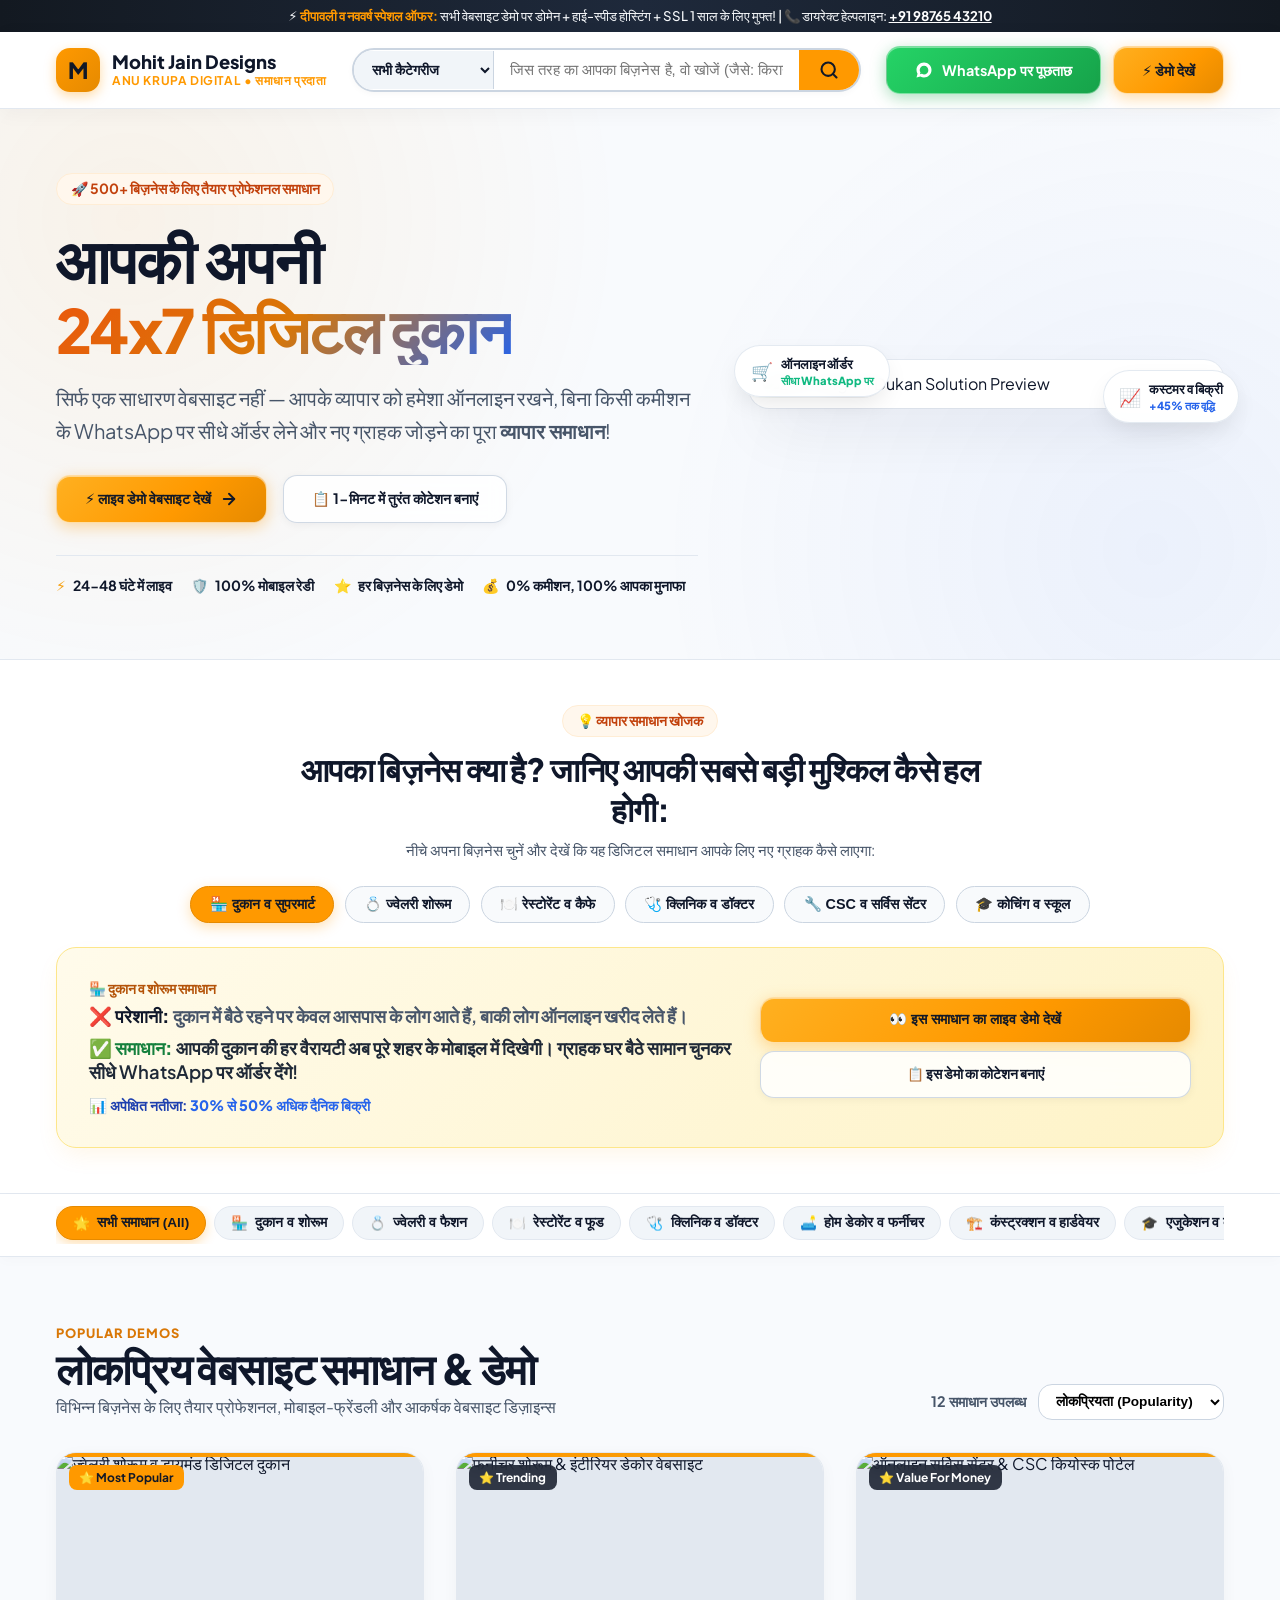
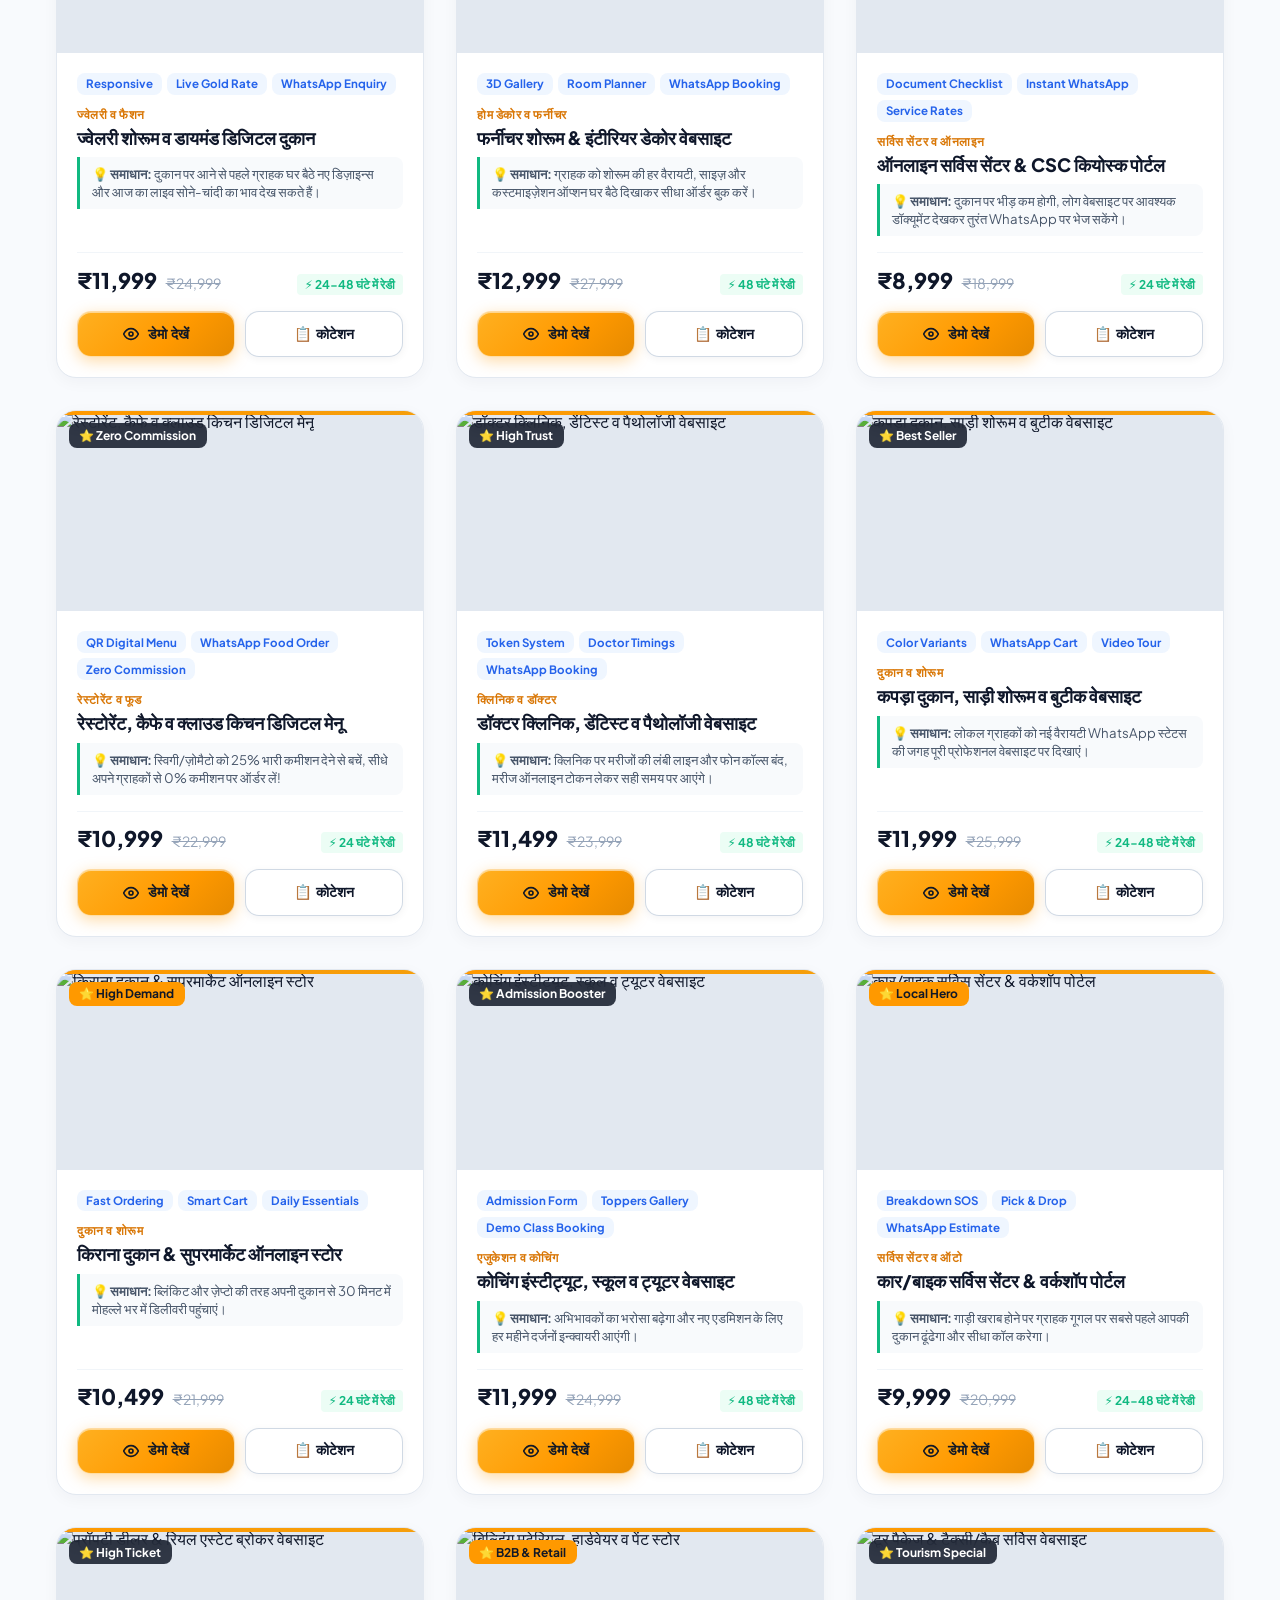
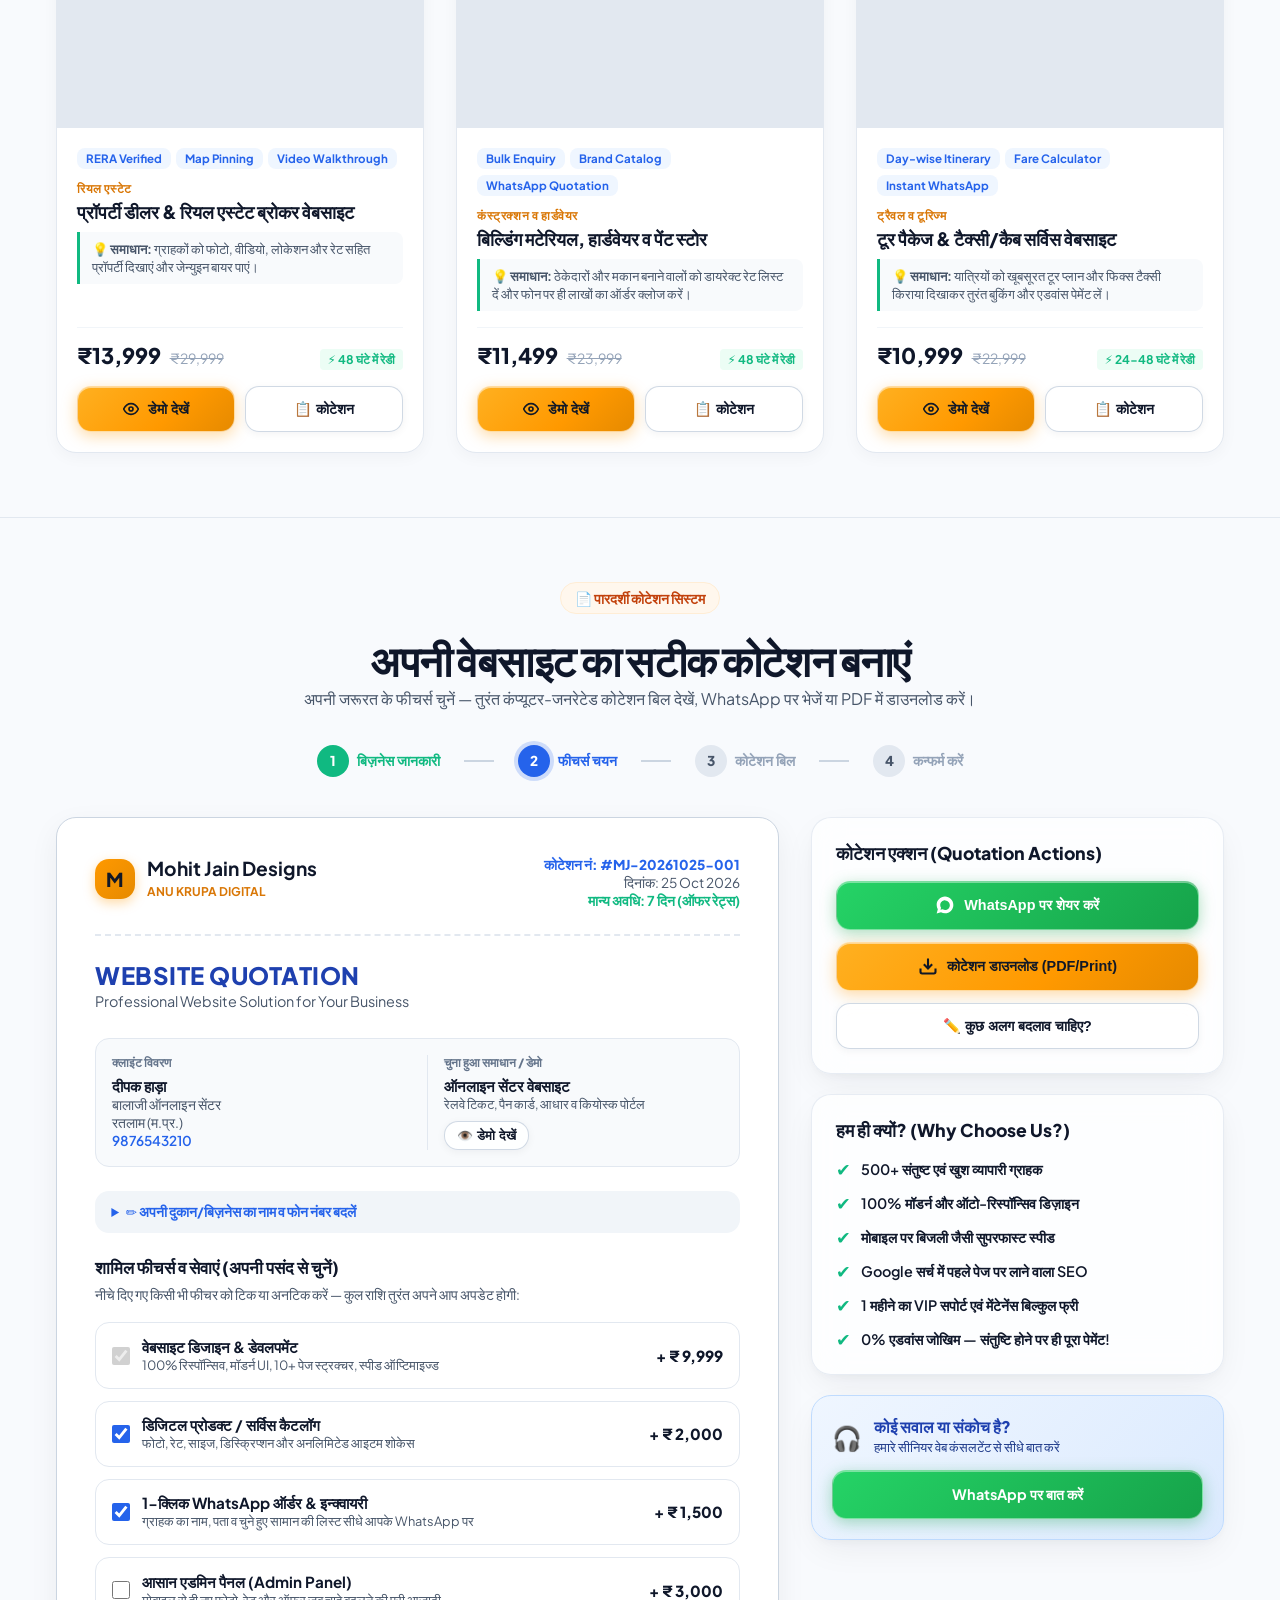
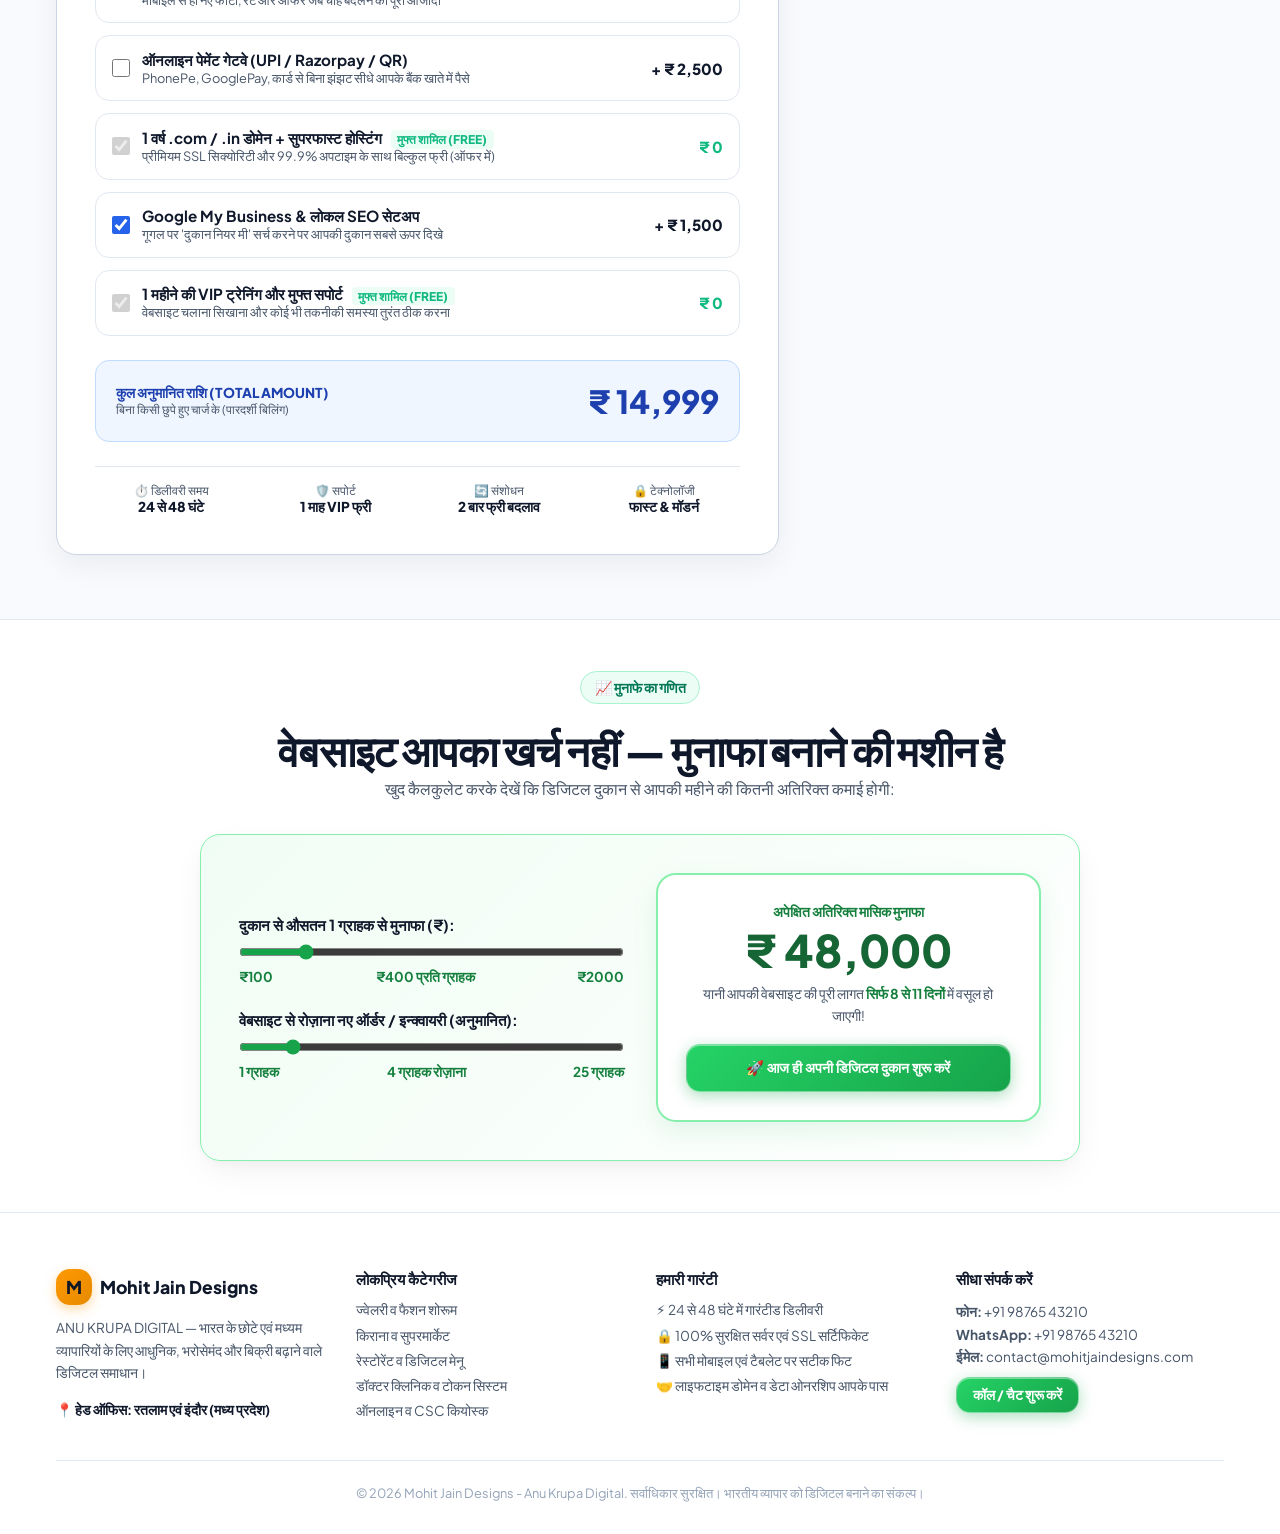
==== index.html @ 141d1a97 "Auto update: 2026-10-25 14:01:02" ====
<!DOCTYPE html>
<html lang="hi">
<head>
  <meta charset="UTF-8">
  <meta name="viewport" content="width=device-width, initial-scale=1.0">
  <title>आपकी अपनी 24x7 डिजिटल दुकान | Mohit Jain Designs - Anu Krupa Digital</title>
  <meta name="description" content="500+ भारतीय व्यापारियों के लिए तैयार प्रोफेशनल वेबसाइट समाधान। सिर्फ 24-48 घंटे में लाइव। 100% मोबाइल रेडी, WhatsApp ऑर्डर एवं Google SEO के साथ।">

  <!-- Google Fonts for Elite High-Contrast Typography -->
  <link rel="preconnect" href="https://fonts.googleapis.com">
  <link rel="preconnect" href="https://fonts.gstatic.com" crossorigin>
  <link href="https://fonts.googleapis.com/css2?family=Plus+Jakarta+Sans:wght@400;500;600;700;800;900&display=swap" rel="stylesheet">

  <!-- Favicon to avoid 404 -->
  <link rel="icon" href="data:image/svg+xml,<svg xmlns='http://www.w3.org/2000/svg' viewBox='0 0 100 100'><rect width='100' height='100' rx='25' fill='%23FF9900'/><text x='50%' y='68%' font-size='56' font-weight='900' fill='%23111827' text-anchor='middle'>M</text></svg>">

  <!-- Custom Stylesheet -->
  <link rel="stylesheet" href="css/style.css">
</head>
<body>
  <div class="top-notice-bar">
    ⚡ <span class="highlight">दीपावली व नववर्ष स्पेशल ऑफर:</span> सभी वेबसाइट डेमो पर डोमेन + हाई-स्पीड होस्टिंग + SSL 1 साल के लिए मुफ्त! | 📞 डायरेक्ट हेल्पलाइन: <a href="tel:+919876543210" style="color:#FFF; text-decoration:underline; font-weight:700;">+91 98765 43210</a>
  </div>

  <!-- 2. Site Header & Amazon Smart Search -->
  <header class="site-header">
    <div class="container main-nav">
      
      <!-- Brand Logo -->
      <a href="#" class="brand-logo" title="Mohit Jain Designs - Anu Krupa Digital">
        <div class="logo-badge">M</div>
        <div class="brand-name-group">
          <span class="brand-title">Mohit Jain Designs</span>
          <span class="brand-sub">ANU KRUPA DIGITAL • समाधान प्रदाता</span>
        </div>
      </a>

      <!-- Amazon-Style Smart Search Bar -->
      <div class="search-container">
        <form class="search-wrapper" id="searchForm" onsubmit="event.preventDefault(); handleSearch();">
          <select class="search-category-select" id="searchCategorySelect" onchange="handleCategoryFilter(this.value);">
            <option value="all">सभी कैटेगरीज</option>
            <option value="retail">दुकान व शोरूम</option>
            <option value="jewelry">ज्वेलरी व फैशन</option>
            <option value="food">रेस्टोरेंट व फूड</option>
            <option value="clinic">क्लिनिक व डॉक्टर</option>
            <option value="furniture">होम डेकोर व फर्नीचर</option>
            <option value="construction">कंस्ट्रक्शन व हार्डवेयर</option>
            <option value="education">एजुकेशन व कोचिंग</option>
            <option value="services">सर्विस सेंटर व CSC</option>
            <option value="realestate">रियल एस्टेट</option>
            <option value="travel">ट्रैवल व टूरिज्म</option>
          </select>
          <input 
            type="text" 
            id="searchInput" 
            class="search-input" 
            placeholder="जिस तरह का आपका बिज़नेस है, वो खोजें (जैसे: किराना, कपड़ा, डॉक्टर)..." 
            oninput="handleSearch();"
          >
          <button type="submit" class="search-submit-btn" aria-label="सर्च करें">
            <svg width="20" height="20" viewBox="0 0 24 24" fill="none" stroke="currentColor" stroke-width="2.5" stroke-linecap="round" stroke-linejoin="round">
              <circle cx="11" cy="11" r="8"></circle>
              <line x1="21" y1="21" x2="16.65" y2="16.65"></line>
            </svg>
          </button>
        </form>
      </div>

      <!-- Action CTAs -->
      <div class="nav-actions">
        <a href="#quotationSection" class="btn-glass btn-glass-outline" style="display:none;" id="navQuoteBtn">
          📋 कोटेशन बनाएं
        </a>
        <a href="https://wa.me/919876543210?text=नमस्ते%20मोहित%20जी,%20मुझे%20अपने%20बिज़नेस%20के%20लिए%20वेबसाइट%20समाधान%20चाहिए।" target="_blank" rel="noopener" class="btn-glass btn-glass-green">
          <svg width="18" height="18" viewBox="0 0 24 24" fill="currentColor">
            <path d="M12.031 6.172c-3.181 0-5.767 2.586-5.768 5.766-.001 1.298.38 2.27 1.019 3.287l-.711 2.598 2.669-.699c.969.584 1.942.88 2.791.88 3.182 0 5.768-2.587 5.768-5.766.001-3.18-2.585-5.766-5.768-5.766zm9.969 5.766c0 5.514-4.486 10-10 10-1.748 0-3.385-.45-4.821-1.242l-5.179 1.354 1.378-5.039c-.878-1.488-1.378-3.226-1.378-5.073 0-5.514 4.486-10 10-10s10 4.486 10 10z"/>
          </svg>
          WhatsApp पर पूछताछ
        </a>
        <a href="#catalogSection" class="btn-glass btn-glass-amber">
          ⚡ डेमो देखें
        </a>
      </div>

    </div>
  </header>

  <!-- 3. Hero Section (Replicating Image 1 with Glass & Solution Framing) -->
  <section class="hero-section">
    <div class="container hero-grid">
      
      <!-- Left Column: Value Proposition -->
      <div class="hero-content-col">
        <div class="hero-pill-badge">
          <span>🚀 500+ बिज़नेस के लिए तैयार प्रोफेशनल समाधान</span>
        </div>
        
        <h1 class="hero-title">
          आपकी अपनी <span class="hero-highlight">24x7 डिजिटल दुकान</span>
        </h1>
        
        <p class="hero-subtext">
          सिर्फ एक साधारण वेबसाइट नहीं — आपके व्यापार को हमेशा ऑनलाइन रखने, बिना किसी कमीशन के WhatsApp पर सीधे ऑर्डर लेने और नए ग्राहक जोड़ने का पूरा <strong>व्यापार समाधान</strong>!
        </p>

        <!-- CTA Buttons with Light Wave Animation -->
        <div class="hero-cta-group">
          <a href="#catalogSection" class="btn-glass btn-glass-amber">
            <span>⚡ लाइव डेमो वेबसाइट देखें</span>
            <svg width="18" height="18" viewBox="0 0 24 24" fill="none" stroke="currentColor" stroke-width="2.5" stroke-linecap="round" stroke-linejoin="round">
              <line x1="5" y1="12" x2="19" y2="12"></line>
              <polyline points="12 5 19 12 12 19"></polyline>
            </svg>
          </a>
          
          <a href="#quotationSection" class="btn-glass btn-glass-outline">
            <span>📋 1-मिनट में तुरंत कोटेशन बनाएं</span>
          </a>
        </div>

        <!-- Trust Features Bar -->
        <div class="trust-bar">
          <div class="trust-item">
            <span style="color:#F59E0B;">⚡</span>
            <span>24-48 घंटे में लाइव</span>
          </div>
          <div class="trust-item">
            <span style="color:#10B981;">🛡️</span>
            <span>100% मोबाइल रेडी</span>
          </div>
          <div class="trust-item">
            <span style="color:#2563EB;">⭐</span>
            <span>हर बिज़नेस के लिए डेमो</span>
          </div>
          <div class="trust-item">
            <span style="color:#7C3AED;">💰</span>
            <span>0% कमीशन, 100% आपका मुनाफा</span>
          </div>
        </div>

      </div>

      <!-- Right Column: Visual 3D Showcase (Laptop & Mobile) -->
      <div class="hero-visual-col">
        <div class="hero-visual-card">
          <div class="hero-device-wrapper">
            <img 
              src="https://images.unsplash.com/photo-1542838132-92c53300491e?auto=format&fit=crop&w=1000&q=80" 
              alt="24x7 Digital Dukan Solution Preview" 
              class="device-screen-img"
            >
          </div>

          <!-- Floating Badges -->
          <div class="floating-badge badge-top-left">
            <span style="font-size: 1.1rem;">🛒</span>
            <div>
              <div style="color:var(--text-dark);">ऑनलाइन ऑर्डर</div>
              <div style="font-size:0.7rem; color:#10B981; font-weight:800;">सीधा WhatsApp पर</div>
            </div>
          </div>

          <div class="floating-badge badge-bottom-right">
            <span style="font-size: 1.1rem;">📈</span>
            <div>
              <div style="color:var(--text-dark);">कस्टमर व बिक्री</div>
              <div style="font-size:0.7rem; color:#2563EB; font-weight:800;">+45% तक वृद्धि</div>
            </div>
          </div>

        </div>
      </div>

    </div>
  </section>

  <!-- 4. Interactive Problem-to-Solution Matcher (Solution Provider Core) -->
  <section class="solution-matcher-section">
    <div class="container">
      <div class="matcher-header">
        <span class="hero-pill-badge" style="margin-bottom:0.75rem;">💡 व्यापार समाधान खोजक</span>
        <h2 style="font-size:clamp(1.5rem, 2.5vw, 2.2rem); margin-bottom:0.5rem;">
          आपका बिज़नेस क्या है? जानिए आपकी सबसे बड़ी मुश्किल कैसे हल होगी:
        </h2>
        <p style="font-size:0.95rem;">नीचे अपना बिज़नेस चुनें और देखें कि यह डिजिटल समाधान आपके लिए नए ग्राहक कैसे लाएगा:</p>
      </div>

      <!-- Tab Buttons for Matching -->
      <div class="matcher-tabs" id="matcherTabs">
        <button class="matcher-tab-btn active" onclick="switchMatcherTab('retail', this)">🏪 दुकान व सुपरमार्ट</button>
        <button class="matcher-tab-btn" onclick="switchMatcherTab('jewelry', this)">💍 ज्वेलरी शोरूम</button>
        <button class="matcher-tab-btn" onclick="switchMatcherTab('food', this)">🍽️ रेस्टोरेंट व कैफे</button>
        <button class="matcher-tab-btn" onclick="switchMatcherTab('clinic', this)">🩺 क्लिनिक व डॉक्टर</button>
        <button class="matcher-tab-btn" onclick="switchMatcherTab('services', this)">🔧 CSC व सर्विस सेंटर</button>
        <button class="matcher-tab-btn" onclick="switchMatcherTab('education', this)">🎓 कोचिंग व स्कूल</button>
      </div>

      <!-- Matcher Dynamic Output Box -->
      <div class="matcher-result-box" id="matcherResultBox">
        <div>
          <div style="font-size:0.85rem; font-weight:800; color:#B45309; text-transform:uppercase; margin-bottom:0.4rem;" id="matchBadge">
            🏪 दुकान व शोरूम समाधान
          </div>
          <div style="font-size:1.15rem; font-weight:800; color:var(--text-dark); margin-bottom:0.5rem;">
            ❌ परेशानी: <span id="matchPain" style="font-weight:600; color:#475569;">दुकान में बैठे रहने पर केवल आसपास के लोग आते हैं, बाकी लोग ऑनलाइन खरीद लेते हैं।</span>
          </div>
          <div style="font-size:1.15rem; font-weight:800; color:#15803D; margin-bottom:0.75rem;">
            ✅ समाधान: <span id="matchSolution" style="font-weight:600; color:#1F2937;">आपकी दुकान की हर वैरायटी अब पूरे शहर के मोबाइल में दिखेगी। ग्राहक घर बैठे सामान चुनकर सीधे WhatsApp पर ऑर्डर देंगे!</span>
          </div>
          <div style="font-size:0.9rem; font-weight:700; color:#1E40AF;">
            📊 अपेक्षित नतीजा: <span id="matchSales" style="font-weight:800; color:#2563EB;">30% से 50% अधिक दैनिक बिक्री</span>
          </div>
        </div>

        <div style="text-align:center;">
          <button class="btn-glass btn-glass-amber" id="matchDemoBtn" onclick="openDemoById('grocery-07')" style="width:100%; margin-bottom:0.5rem;">
            👀 इस समाधान का लाइव डेमो देखें
          </button>
          <a href="#quotationSection" class="btn-glass btn-glass-outline" style="width:100%; font-size:0.85rem;" onclick="selectDemoInQuote('grocery-07')">
            📋 इस डेमो का कोटेशन बनाएं
          </a>
        </div>
      </div>

    </div>
  </section>

  <!-- 5. Amazon-Style Category Pills Navigation (Image 1 replica) -->
  <nav class="categories-nav-section" id="categoriesNav">
    <div class="container">
      <div class="category-pills-scroll" id="categoryPillsList">
        <button class="cat-pill active" onclick="filterByPill('all', this)">
          <span>🌟</span> सभी समाधान (All)
        </button>
        <button class="cat-pill" onclick="filterByPill('retail', this)">
          <span>🏪</span> दुकान व शोरूम
        </button>
        <button class="cat-pill" onclick="filterByPill('jewelry', this)">
          <span>💍</span> ज्वेलरी व फैशन
        </button>
        <button class="cat-pill" onclick="filterByPill('food', this)">
          <span>🍽️</span> रेस्टोरेंट व फूड
        </button>
        <button class="cat-pill" onclick="filterByPill('clinic', this)">
          <span>🩺</span> क्लिनिक व डॉक्टर
        </button>
        <button class="cat-pill" onclick="filterByPill('furniture', this)">
          <span>🛋️</span> होम डेकोर व फर्नीचर
        </button>
        <button class="cat-pill" onclick="filterByPill('construction', this)">
          <span>🏗️</span> कंस्ट्रक्शन व हार्डवेयर
        </button>
        <button class="cat-pill" onclick="filterByPill('education', this)">
          <span>🎓</span> एजुकेशन व कोचिंग
        </button>
        <button class="cat-pill" onclick="filterByPill('services', this)">
          <span>🔧</span> सर्विस सेंटर व CSC
        </button>
        <button class="cat-pill" onclick="filterByPill('realestate', this)">
          <span>🏢</span> रियल एस्टेट
        </button>
        <button class="cat-pill" onclick="filterByPill('travel', this)">
          <span>✈️</span> ट्रैवल व टिकट
        </button>
      </div>
    </div>
  </nav>

  <!-- 6. Demo Solutions Catalog Grid (Amazon Style Cards with Shimmering Light Waves) -->
  <section class="catalog-section" id="catalogSection">
    <div class="container">
      
      <!-- Catalog Section Header with Live Counts -->
      <div class="catalog-header-flex">
        <div>
          <span style="font-size:0.8rem; font-weight:800; color:#D97706; text-transform:uppercase; letter-spacing:0.08em;">POPULAR DEMOS</span>
          <h2 class="section-title">लोकप्रिय वेबसाइट समाधान & डेमो</h2>
          <p>विभिन्न बिज़नेस के लिए तैयार प्रोफेशनल, मोबाइल-फ्रेंडली और आकर्षक वेबसाइट डिज़ाइन्स</p>
        </div>

        <div style="display:flex; align-items:center; gap:0.75rem;">
          <span style="font-size:0.9rem; font-weight:700; color:var(--text-muted);" id="resultsCountBadge">
            12 समाधान उपलब्ध
          </span>
          <select id="sortSelect" onchange="handleSort(this.value);" style="padding:0.55rem 0.85rem; border-radius:var(--radius-md); border:1px solid #CBD5E1; background:#FFF; font-weight:600; font-size:0.85rem;">
            <option value="popular">लोकप्रियता (Popularity)</option>
            <option value="price-low">कीमत: कम से ज्यादा</option>
            <option value="price-high">कीमत: ज्यादा से कम</option>
            <option value="rating">उच्चतम रेटिंग</option>
          </select>
        </div>
      </div>

      <!-- Dynamic Cards Grid -->
      <div class="grid-auto-fit" id="solutionsGrid">
        <!-- Injected via JavaScript from SOLUTIONS_DATA -->
      </div>

    </div>
  </section>

  <!-- 7. Interactive Step-by-Step Quotation & Scope Builder (Image 2 Replica) -->
  <section class="quotation-builder-section" id="quotationSection">
    <div class="container">
      
      <!-- Header -->
      <div style="text-align:center; max-width:750px; margin-inline:auto; margin-bottom:2rem;">
        <span class="hero-pill-badge">📄 पारदर्शी कोटेशन सिस्टम</span>
        <h2 class="section-title">अपनी वेबसाइट का सटीक कोटेशन बनाएं</h2>
        <p>अपनी जरूरत के फीचर्स चुनें — तुरंत कंप्यूटर-जनरेटेड कोटेशन बिल देखें, WhatsApp पर भेजें या PDF में डाउनलोड करें।</p>
      </div>

      <!-- Stepper Indicator -->
      <div class="quote-stepper-bar">
        <div class="step-item completed" id="stepIndicator1">
          <span class="step-circle">1</span>
          <span>बिज़नेस जानकारी</span>
        </div>
        <div style="width:30px; height:2px; background:#CBD5E1;"></div>
        <div class="step-item active" id="stepIndicator2">
          <span class="step-circle">2</span>
          <span>फीचर्स चयन</span>
        </div>
        <div style="width:30px; height:2px; background:#CBD5E1;"></div>
        <div class="step-item" id="stepIndicator3">
          <span class="step-circle">3</span>
          <span>कोटेशन बिल</span>
        </div>
        <div style="width:30px; height:2px; background:#CBD5E1;"></div>
        <div class="step-item" id="stepIndicator4">
          <span class="step-circle">4</span>
          <span>कन्फर्म करें</span>
        </div>
      </div>

      <!-- 2-Column Quotation Layout -->
      <div class="quotation-layout-grid">
        
        <!-- Left Column: The Interactive Quotation Document (Image 2 Replica) -->
        <div class="quote-paper-card" id="printableQuoteCard">
          
          <!-- Document Header -->
          <div class="quote-paper-header">
            <div style="display:flex; align-items:center; gap:0.75rem;">
              <div class="logo-badge" style="width:40px; height:40px; font-size:1.2rem;">M</div>
              <div>
                <h3 style="font-size:1.2rem; color:var(--text-dark);">Mohit Jain Designs</h3>
                <p style="font-size:0.75rem; color:#D97706; font-weight:700;">ANU KRUPA DIGITAL</p>
              </div>
            </div>

            <div class="quote-meta-box">
              <div style="font-weight:800; color:#2563EB;" id="quoteNumber">कोटेशन नं: #MJ-20261025-001</div>
              <div id="quoteDate">दिनांक: 25 Oct 2026</div>
              <div style="color:#10B981; font-weight:700;">मान्य अवधि: 7 दिन (ऑफर रेट्स)</div>
            </div>
          </div>

          <div style="margin-bottom:1.5rem;">
            <h2 style="font-size:1.5rem; font-weight:900; color:#1E40AF; text-transform:uppercase; letter-spacing:0.02em;">
              WEBSITE QUOTATION
            </h2>
            <p style="font-size:0.9rem;">Professional Website Solution for Your Business</p>
          </div>

          <!-- Client & Demo Summary Row -->
          <div class="client-demo-row">
            <div>
              <div style="font-size:0.75rem; font-weight:800; color:#64748B; text-transform:uppercase; margin-bottom:0.4rem;">क्लाइंट विवरण</div>
              <div style="font-size:0.95rem; font-weight:700; color:var(--text-dark);" id="displayClientName">दीपक हाड़ा</div>
              <div style="font-size:0.85rem; color:var(--text-muted);" id="displayBusinessName">बालाजी ऑनलाइन & ई-मित्र सेंटर</div>
              <div style="font-size:0.85rem; color:var(--text-muted);" id="displayLocation">रतलाम (मध्य प्रदेश)</div>
              <div style="font-size:0.85rem; color:#2563EB; font-weight:600;" id="displayPhone">+91 98765 43210</div>
            </div>

            <div style="border-left:1px solid #E2E8F0; padding-left:1rem;" id="selectedDemoPreviewCol">
              <div style="font-size:0.75rem; font-weight:800; color:#64748B; text-transform:uppercase; margin-bottom:0.4rem;">चुना हुआ समाधान / डेमो</div>
              <div style="font-size:0.95rem; font-weight:700; color:var(--text-dark);" id="displayDemoTitle">ऑनलाइन सेंटर वेबसाइट</div>
              <div style="font-size:0.8rem; color:var(--text-muted); margin-bottom:0.5rem;" id="displayDemoDesc">रेलवे टिकट, पैन कार्ड, आधार व कियोस्क पोर्टल</div>
              <button class="btn-glass btn-glass-outline" style="padding:0.35rem 0.75rem; font-size:0.8rem;" onclick="openSelectedDemoModal();">
                👁️ डेमो देखें
              </button>
            </div>
          </div>

          <!-- Quick Edit Input Toggles for Client Info -->
          <details style="margin-bottom:1.5rem; background:#F1F5F9; padding:0.75rem 1rem; border-radius:var(--radius-md);">
            <summary style="font-size:0.85rem; font-weight:700; color:#2563EB; cursor:pointer;">
              ✏️ अपनी दुकान/बिज़नेस का नाम व फोन नंबर बदलें
            </summary>
            <div style="display:grid; grid-template-columns:repeat(auto-fit, minmax(200px, 1fr)); gap:0.75rem; margin-top:0.75rem;">
              <input type="text" id="inputClientName" placeholder="आपका शुभ नाम" value="दीपक हाड़ा" oninput="updateClientDetails();" style="padding:0.5rem; border:1px solid #CBD5E1; border-radius:var(--radius-sm); font-size:0.85rem;">
              <input type="text" id="inputBusinessName" placeholder="दुकान / कंपनी का नाम" value="बालाजी ऑनलाइन सेंटर" oninput="updateClientDetails();" style="padding:0.5rem; border:1px solid #CBD5E1; border-radius:var(--radius-sm); font-size:0.85rem;">
              <input type="text" id="inputCity" placeholder="शहर / राज्य" value="रतलाम (म.प्र.)" oninput="updateClientDetails();" style="padding:0.5rem; border:1px solid #CBD5E1; border-radius:var(--radius-sm); font-size:0.85rem;">
              <input type="tel" id="inputPhone" placeholder="WhatsApp नंबर" value="9876543210" oninput="updateClientDetails();" style="padding:0.5rem; border:1px solid #CBD5E1; border-radius:var(--radius-sm); font-size:0.85rem;">
            </div>
          </details>

          <!-- Feature Item List with Checkboxes -->
          <div style="margin-bottom:0.75rem;">
            <h4 style="font-size:1.05rem; font-weight:800; color:var(--text-dark); margin-bottom:0.35rem;">शामिल फीचर्स व सेवाएं (अपनी पसंद से चुनें)</h4>
            <p style="font-size:0.85rem; color:var(--text-muted); margin-bottom:1rem;">नीचे दिए गए किसी भी फीचर को टिक या अनटिक करें — कुल राशि तुरंत अपने आप अपडेट होगी:</p>
          </div>

          <div class="features-config-list" id="featuresConfigList">
            <!-- Injected via JavaScript from QUOTATION_FEATURES -->
          </div>

          <!-- Total Calculation Row -->
          <div class="quote-total-bar">
            <div>
              <div style="font-size:0.85rem; font-weight:800; color:#1E40AF; text-transform:uppercase;">कुल अनुमानित राशि (Total Amount)</div>
              <div style="font-size:0.75rem; color:#475569;">बिना किसी छुपे हुए चार्ज के (पारदर्शी बिलिंग)</div>
            </div>
            <div class="quote-total-amount" id="totalAmountText">₹ 14,999</div>
          </div>

          <!-- Bottom Micro Guarantees -->
          <div style="display:grid; grid-template-columns:repeat(auto-fit, minmax(130px, 1fr)); gap:0.75rem; padding-top:1rem; border-top:1px solid #E2E8F0; text-align:center;">
            <div>
              <div style="font-size:0.75rem; color:var(--text-muted);">⏱️ डिलीवरी समय</div>
              <div style="font-size:0.85rem; font-weight:800; color:var(--text-dark);">24 से 48 घंटे</div>
            </div>
            <div>
              <div style="font-size:0.75rem; color:var(--text-muted);">🛡️ सपोर्ट</div>
              <div style="font-size:0.85rem; font-weight:800; color:var(--text-dark);">1 माह VIP फ्री</div>
            </div>
            <div>
              <div style="font-size:0.75rem; color:var(--text-muted);">🔄 संशोधन</div>
              <div style="font-size:0.85rem; font-weight:800; color:var(--text-dark);">2 बार फ्री बदलाव</div>
            </div>
            <div>
              <div style="font-size:0.75rem; color:var(--text-muted);">🔒 टेक्नोलॉजी</div>
              <div style="font-size:0.85rem; font-weight:800; color:var(--text-dark);">फास्ट & मॉडर्न</div>
            </div>
          </div>

        </div>

        <!-- Right Column: Quotation Actions & Trust (Image 2 Replica) -->
        <div class="quote-action-panel">
          
          <!-- Actions Box -->
          <div class="glass-panel" style="padding:1.5rem;">
            <h4 style="font-size:1.1rem; font-weight:800; margin-bottom:1rem; color:var(--text-dark);">
              कोटेशन एक्शन (Quotation Actions)
            </h4>

            <div style="display:flex; flex-direction:column; gap:0.75rem;">
              <button class="btn-glass btn-glass-green" onclick="shareQuotationOnWhatsApp();" style="width:100%;">
                <svg width="20" height="20" viewBox="0 0 24 24" fill="currentColor">
                  <path d="M12.031 6.172c-3.181 0-5.767 2.586-5.768 5.766-.001 1.298.38 2.27 1.019 3.287l-.711 2.598 2.669-.699c.969.584 1.942.88 2.791.88 3.182 0 5.768-2.587 5.768-5.766.001-3.18-2.585-5.766-5.768-5.766zm9.969 5.766c0 5.514-4.486 10-10 10-1.748 0-3.385-.45-4.821-1.242l-5.179 1.354 1.378-5.039c-.878-1.488-1.378-3.226-1.378-5.073 0-5.514 4.486-10 10-10s10 4.486 10 10z"/>
                </svg>
                WhatsApp पर शेयर करें
              </button>

              <button class="btn-glass btn-glass-amber" onclick="printQuotationPDF();" style="width:100%;">
                <svg width="20" height="20" viewBox="0 0 24 24" fill="none" stroke="currentColor" stroke-width="2.5">
                  <path d="M21 15v4a2 2 0 0 1-2 2H5a2 2 0 0 1-2-2v-4"></path>
                  <polyline points="7 10 12 15 17 10"></polyline>
                  <line x1="12" y1="15" x2="12" y2="3"></line>
                </svg>
                कोटेशन डाउनलोड (PDF/Print)
              </button>

              <button class="btn-glass btn-glass-outline" onclick="requestCustomChanges();" style="width:100%;">
                ✏️ कुछ अलग बदलाव चाहिए?
              </button>
            </div>
          </div>

          <!-- Why Choose Us Trust Box (Image 2 style) -->
          <div class="glass-panel" style="padding:1.5rem;">
            <h4 style="font-size:1.1rem; font-weight:800; margin-bottom:1rem; color:var(--text-dark);">
              हम ही क्यों? (Why Choose Us?)
            </h4>

            <ul class="trust-check-list">
              <li>
                <span style="color:#10B981; font-size:1.1rem;">✔</span>
                <span>500+ संतुष्ट एवं खुश व्यापारी ग्राहक</span>
              </li>
              <li>
                <span style="color:#10B981; font-size:1.1rem;">✔</span>
                <span>100% मॉडर्न और ऑटो-रिस्पॉन्सिव डिज़ाइन</span>
              </li>
              <li>
                <span style="color:#10B981; font-size:1.1rem;">✔</span>
                <span>मोबाइल पर बिजली जैसी सुपरफास्ट स्पीड</span>
              </li>
              <li>
                <span style="color:#10B981; font-size:1.1rem;">✔</span>
                <span>Google सर्च में पहले पेज पर लाने वाला SEO</span>
              </li>
              <li>
                <span style="color:#10B981; font-size:1.1rem;">✔</span>
                <span>1 महीने का VIP सपोर्ट एवं मेंटेनेंस बिल्कुल फ्री</span>
              </li>
              <li>
                <span style="color:#10B981; font-size:1.1rem;">✔</span>
                <span>0% एडवांस जोखिम — संतुष्टि होने पर ही पूरा पेमेंट!</span>
              </li>
            </ul>
          </div>

          <!-- Need Help Direct Chat Box -->
          <div class="glass-panel" style="padding:1.25rem; background:linear-gradient(135deg, #EFF6FF 0%, #DBEAFE 100%); border-color:#BFDBFE;">
            <div style="display:flex; align-items:center; gap:0.75rem; margin-bottom:0.75rem;">
              <span style="font-size:1.5rem;">🎧</span>
              <div>
                <h5 style="font-size:1rem; font-weight:800; color:#1E40AF;">कोई सवाल या संकोच है?</h5>
                <p style="font-size:0.8rem; color:#1E3A8A;">हमारे सीनियर वेब कंसलटेंट से सीधे बात करें</p>
              </div>
            </div>
            <a href="https://wa.me/919876543210?text=नमस्ते,%20मुझे%20कोटेशन%20के%20बारे%20में%20कुछ%20पूछना%20है।" target="_blank" class="btn-glass btn-glass-green" style="width:100%; font-size:0.9rem;">
              WhatsApp पर बात करें
            </a>
          </div>

        </div>

      </div>

    </div>
  </section>

  <!-- 8. Interactive ROI & Business Growth Calculator -->
  <section style="padding-block:clamp(2.5rem, 4vw, 4rem); background:#FFFFFF; border-top:1px solid #E2E8F0;">
    <div class="container" style="max-width:960px;">
      
      <div style="text-align:center; margin-bottom:2rem;">
        <span class="hero-pill-badge" style="background:#ECFDF5; border-color:#A7F3D0; color:#047857;">📈 मुनाफे का गणित</span>
        <h2 class="section-title">वेबसाइट आपका खर्च नहीं — मुनाफा बनाने की मशीन है</h2>
        <p>खुद कैलकुलेट करके देखें कि डिजिटल दुकान से आपकी महीने की कितनी अतिरिक्त कमाई होगी:</p>
      </div>

      <div class="glass-panel" style="padding:clamp(1.5rem, 3vw, 2.5rem); background:linear-gradient(135deg, #F0FDF4 0%, #FFFFFF 100%); border-color:#86EFAC;">
        <div style="display:grid; grid-template-columns:1fr 1fr; gap:2rem; align-items:center;">
          
          <div>
            <label style="display:block; font-size:0.95rem; font-weight:700; color:var(--text-dark); margin-bottom:0.5rem;">
              दुकान से औसतन 1 ग्राहक से मुनाफा (₹):
            </label>
            <input type="range" id="roiProfitPerCustomer" min="100" max="2000" step="50" value="400" oninput="calculateROI();" style="width:100%; accent-color:#16A34A; margin-bottom:0.5rem;">
            <div style="display:flex; justify-content:space-between; font-size:0.85rem; font-weight:700; color:#15803D; margin-bottom:1.5rem;">
              <span>₹100</span>
              <span id="roiProfitDisplay">₹400 प्रति ग्राहक</span>
              <span>₹2000</span>
            </div>

            <label style="display:block; font-size:0.95rem; font-weight:700; color:var(--text-dark); margin-bottom:0.5rem;">
              वेबसाइट से रोज़ाना नए ऑर्डर / इन्क्वायरी (अनुमानित):
            </label>
            <input type="range" id="roiDailyOrders" min="1" max="25" step="1" value="4" oninput="calculateROI();" style="width:100%; accent-color:#16A34A; margin-bottom:0.5rem;">
            <div style="display:flex; justify-content:space-between; font-size:0.85rem; font-weight:700; color:#15803D;">
              <span>1 ग्राहक</span>
              <span id="roiOrdersDisplay">4 ग्राहक रोज़ाना</span>
              <span>25 ग्राहक</span>
            </div>
          </div>

          <div style="background:#FFFFFF; border:2px solid #86EFAC; border-radius:var(--radius-lg); padding:1.75rem; text-align:center; box-shadow:0 10px 25px rgba(22, 163, 74, 0.1);">
            <div style="font-size:0.85rem; font-weight:800; color:#15803D; text-transform:uppercase; margin-bottom:0.25rem;">
              अपेक्षित अतिरिक्त मासिक मुनाफा
            </div>
            <div style="font-size:clamp(2rem, 3.5vw, 3rem); font-weight:900; color:#166534; line-height:1.1; margin-bottom:0.5rem;" id="roiTotalMonthlyGain">
              ₹ 48,000
            </div>
            <p style="font-size:0.85rem; color:#475569; margin-bottom:1rem;">
              यानी आपकी वेबसाइट की पूरी लागत <strong style="color:#15803D;" id="roiPaybackDays">सिर्फ 8 से 10 दिनों</strong> में वसूल हो जाएगी!
            </p>
            <a href="#quotationSection" class="btn-glass btn-glass-green" style="width:100%;">
              🚀 आज ही अपनी डिजिटल दुकान शुरू करें
            </a>
          </div>

        </div>
      </div>

    </div>
  </section>

  <!-- 9. Interactive Live Demo Simulator Modal (Desktop & Mobile Switcher) -->
  <div class="demo-modal-backdrop" id="demoModal">
    <div class="demo-modal-container">
      
      <!-- Modal Top Controls -->
      <div class="demo-modal-header">
        <div class="modal-title-wrap">
          <span style="font-size:1.05rem; font-weight:800;" id="modalDemoTitle">लाइव डेमो प्रीव्यू</span>
          <span class="tag-pill tag-accent" id="modalDemoTag">100% रिस्पॉन्सिव</span>
        </div>

        <div class="modal-ctrls-wrap">
          <!-- Device Toggle (Desktop / Mobile) -->
          <div class="device-switcher-group">
            <button class="device-btn active" id="btnDeviceDesktop" onclick="setDemoDevice('desktop');">
              💻 लैपटॉप
            </button>
            <button class="device-btn" id="btnDeviceMobile" onclick="setDemoDevice('mobile');">
              📱 मोबाइल
            </button>
          </div>

          <!-- Close Modal Button -->
          <button onclick="closeDemoModal();" class="modal-close-x-btn" title="बंद करें">
            ✕
          </button>
        </div>
      </div>

      <!-- Preview Frame -->
      <div class="demo-preview-frame">
        <div class="simulated-screen" id="simulatedScreen">
          <!-- Dynamic Simulated Webpage Rendered inside -->
          <div id="simulatedInnerContent" style="padding:1.5rem;">
            <!-- Injected via JavaScript based on selected demo -->
          </div>
        </div>
      </div>

      <!-- Modal Bottom Actions -->
      <div class="demo-modal-footer">
        <span style="font-size:0.85rem; color:var(--text-muted);">
          पसंद आया? इसे अपनी दुकान के नाम व फोटो के साथ 24 घंटे में बनवाएं!
        </span>
        <button class="btn-glass btn-glass-amber" id="modalSelectDemoBtn" onclick="applyDemoToQuoteFromModal();">
          📋 यह वेबसाइट मुझे चाहिए (कोटेशन बनाएं)
        </button>
      </div>

    </div>
  </div>

  <!-- 10. Sticky Mobile Bottom Conversion Bar -->
  <div class="mobile-sticky-bar">
    <a href="tel:+919876543210" class="btn-glass btn-glass-outline" style="flex:1; padding:0.6rem 0.5rem; font-size:0.85rem;">
      📞 तुरंत कॉल
    </a>
    <a href="#quotationSection" class="btn-glass btn-glass-amber" style="flex:1; padding:0.6rem 0.5rem; font-size:0.85rem;">
      📋 कोटेशन
    </a>
    <a href="https://wa.me/919876543210?text=नमस्ते,%20मुझे%20वेबसाइट%20बनवानी%20है।" target="_blank" class="btn-glass btn-glass-green" style="flex:1.2; padding:0.6rem 0.5rem; font-size:0.85rem;">
      💬 WhatsApp
    </a>
  </div>

  <!-- 11. Footer -->
  <footer class="site-footer">
    <div class="container">
      
      <div class="footer-grid">
        <div>
          <div style="display:flex; align-items:center; gap:0.5rem; margin-bottom:0.75rem;">
            <div class="logo-badge" style="width:36px; height:36px; font-size:1.1rem;">M</div>
            <span style="font-weight:900; font-size:1.1rem; color:var(--text-dark);">Mohit Jain Designs</span>
          </div>
          <p style="font-size:0.85rem; margin-bottom:1rem;">
            ANU KRUPA DIGITAL — भारत के छोटे एवं मध्यम व्यापारियों के लिए आधुनिक, भरोसेमंद और बिक्री बढ़ाने वाले डिजिटल समाधान।
          </p>
          <div style="font-size:0.85rem; font-weight:700; color:var(--text-dark);">
            📍 हेड ऑफिस: रतलाम एवं इंदौर (मध्य प्रदेश)
          </div>
        </div>

        <div>
          <h4 style="font-size:0.95rem; font-weight:800; color:var(--text-dark); margin-bottom:0.75rem;">लोकप्रिय कैटेगरीज</h4>
          <ul style="list-style:none; display:flex; flex-direction:column; gap:0.45rem; font-size:0.85rem;">
            <li><a href="#catalogSection" onclick="filterByPill('jewelry')" style="color:var(--text-muted); text-decoration:none;">ज्वेलरी व फैशन शोरूम</a></li>
            <li><a href="#catalogSection" onclick="filterByPill('retail')" style="color:var(--text-muted); text-decoration:none;">किराना व सुपरमार्केट</a></li>
            <li><a href="#catalogSection" onclick="filterByPill('food')" style="color:var(--text-muted); text-decoration:none;">रेस्टोरेंट व डिजिटल मेनू</a></li>
            <li><a href="#catalogSection" onclick="filterByPill('clinic')" style="color:var(--text-muted); text-decoration:none;">डॉक्टर क्लिनिक व टोकन सिस्टम</a></li>
            <li><a href="#catalogSection" onclick="filterByPill('services')" style="color:var(--text-muted); text-decoration:none;">ऑनलाइन व CSC कियोस्क</a></li>
          </ul>
        </div>

        <div>
          <h4 style="font-size:0.95rem; font-weight:800; color:var(--text-dark); margin-bottom:0.75rem;">हमारी गारंटी</h4>
          <ul style="list-style:none; display:flex; flex-direction:column; gap:0.45rem; font-size:0.85rem;">
            <li>⚡ 24 से 48 घंटे में गारंटीड डिलीवरी</li>
            <li>🔒 100% सुरक्षित सर्वर एवं SSL सर्टिफिकेट</li>
            <li>📱 सभी मोबाइल एवं टैबलेट पर सटीक फिट</li>
            <li>🤝 लाइफटाइम डोमेन व डेटा ओनरशिप आपके पास</li>
          </ul>
        </div>

        <div>
          <h4 style="font-size:0.95rem; font-weight:800; color:var(--text-dark); margin-bottom:0.75rem;">सीधा संपर्क करें</h4>
          <p style="font-size:0.85rem; margin-bottom:0.5rem;">
            <strong>फोन:</strong> +91 98765 43210<br>
            <strong>WhatsApp:</strong> +91 98765 43210<br>
            <strong>ईमेल:</strong> contact@mohitjaindesigns.com
          </p>
          <a href="https://wa.me/919876543210" target="_blank" class="btn-glass btn-glass-green" style="font-size:0.85rem; padding:0.5rem 1rem;">
            कॉल / चैट शुरू करें
          </a>
        </div>
      </div>

      <div style="text-align:center; padding-top:1.5rem; border-top:1px solid #E2E8F0; font-size:0.8rem; color:#94A3B8;">
        © 2026 Mohit Jain Designs - Anu Krupa Digital. सर्वाधिकार सुरक्षित। भारतीय व्यापार को डिजिटल बनाने का संकल्प।
      </div>

    </div>
  </footer>

  <!-- Scripts -->
  <script src="js/data.js"></script>
  <script src="js/app.js"></script>
</body>
</html>
---- css/style.css ----
/* ==========================================================================
   AMAZON-GRADE SOLUTION PROVIDER PLATFORM STYLESHEET
   100% Fluid Auto-Fit | Glassmorphism | Shimmering Light Waves | High-Contrast
   ========================================================================== */

/* --- 1. MANDATORY RESPONSIVE RESET & VARIABLES --- */
*, *::before, *::after {
  box-sizing: border-box;
  margin: 0;
  padding: 0;
}

:root {
  /* Amazon-Inspired Multi-Color Vibrant Theme (Crisp Light Background) */
  --bg-main: #F8FAFD;
  --bg-surface: #FFFFFF;
  --bg-subtle: #F1F5F9;
  --bg-card: rgba(255, 255, 255, 0.85);

  /* Primary Brand Colors */
  --amazon-amber: #FF9900;
  --amazon-amber-hover: #E68A00;
  --amazon-amber-light: #FFF4E5;
  --amazon-navy: #131921;
  --amazon-navy-light: #232F3E;
  
  /* Conversion & Accent Colors */
  --accent-emerald: #10B981;
  --accent-emerald-dark: #059669;
  --accent-whatsapp: #25D366;
  --accent-blue: #2563EB;
  --accent-purple: #7C3AED;
  --accent-rose: #E11D48;

  /* High-Contrast Crisp Typography Colors */
  --text-dark: #0F172A;
  --text-muted: #475569;
  --text-light: #64748B;
  --text-white: #FFFFFF;

  /* Glassmorphism & Borders */
  --glass-bg: rgba(255, 255, 255, 0.72);
  --glass-border: rgba(226, 232, 240, 0.8);
  --glass-border-glow: rgba(255, 153, 0, 0.4);
  --glass-shadow: 0 12px 36px -8px rgba(15, 23, 42, 0.08), 0 4px 12px -2px rgba(15, 23, 42, 0.04);
  --glass-shadow-hover: 0 20px 40px -10px rgba(255, 153, 0, 0.16), 0 8px 18px -4px rgba(15, 23, 42, 0.08);

  /* Radius & Physics */
  --radius-sm: 8px;
  --radius-md: 14px;
  --radius-lg: 20px;
  --radius-full: 9999px;
  --transition-snappy: all 0.25s cubic-bezier(0.16, 1, 0.3, 1);
  --transition-spring: all 0.4s cubic-bezier(0.34, 1.56, 0.64, 1);
}

html, body {
  max-width: 100%;
  overflow-x: clip;
  scroll-behavior: smooth;
  font-family: 'Plus Jakarta Sans', system-ui, -apple-system, BlinkMacSystemFont, 'Segoe UI', Roboto, sans-serif;
  background-color: var(--bg-main);
  color: var(--text-dark);
  text-rendering: optimizeLegibility;
  -webkit-font-smoothing: antialiased;
  -moz-osx-font-smoothing: grayscale;
}

/* Fluid Container */
.container {
  width: 100%;
  max-width: min(100% - 2rem, 1340px);
  margin-inline: auto;
  padding-inline: clamp(1rem, 3.5vw, 2.5rem);
}

/* Fluid Typography */
h1, .hero-title {
  font-size: clamp(2.1rem, 4.2vw + 0.8rem, 3.8rem);
  line-height: 1.15;
  font-weight: 800;
  letter-spacing: -0.025em;
}

h2, .section-title {
  font-size: clamp(1.75rem, 3vw + 0.5rem, 2.6rem);
  line-height: 1.25;
  font-weight: 800;
  letter-spacing: -0.02em;
}

h3, .card-title {
  font-size: clamp(1.15rem, 1.6vw + 0.3rem, 1.45rem);
  line-height: 1.35;
  font-weight: 700;
}

p, .body-text {
  font-size: clamp(0.95rem, 0.75vw + 0.4rem, 1.125rem);
  line-height: 1.65;
  color: var(--text-muted);
}

/* Utility Flex & Grid */
.grid-auto-fit {
  display: grid;
  grid-template-columns: repeat(auto-fit, minmax(min(100%, 340px), 1fr));
  gap: clamp(1.2rem, 2.5vw, 2rem);
  width: 100%;
}

.flex-auto-fit {
  display: flex;
  flex-wrap: wrap;
  align-items: center;
  gap: clamp(0.75rem, 1.8vw, 1.5rem);
  width: 100%;
}

/* --- 2. GLASSMORPHISM & SHIMMERING LIGHT WAVE BUTTONS --- */
.btn-glass {
  position: relative;
  display: inline-flex;
  align-items: center;
  justify-content: center;
  gap: 0.55rem;
  padding: clamp(0.65rem, 1.2vw, 0.85rem) clamp(1.2rem, 2.2vw, 1.75rem);
  font-size: clamp(0.9rem, 0.8vw + 0.2rem, 1.05rem);
  font-weight: 700;
  border-radius: var(--radius-md);
  cursor: pointer;
  text-decoration: none;
  transition: var(--transition-snappy);
  overflow: hidden;
  border: 1px solid transparent;
  user-select: none;
  white-space: nowrap;
}

/* Tactile Spring Press */
.btn-glass:hover {
  transform: translateY(-2px) scale(1.02);
}
.btn-glass:active {
  transform: translateY(1px) scale(0.98);
}

/* Flowing Shimmer Light Wave Animation (कांच जैसी चमकती लहर) */
.btn-glass::after {
  content: '';
  position: absolute;
  top: -50%;
  left: -60%;
  width: 60%;
  height: 200%;
  background: linear-gradient(
    90deg, 
    transparent 0%, 
    rgba(255, 255, 255, 0.15) 30%, 
    rgba(255, 255, 255, 0.75) 50%, 
    rgba(255, 255, 255, 0.15) 70%, 
    transparent 100%
  );
  transform: skewX(-25deg);
  pointer-events: none;
  animation: shimmer-light-wave 4s infinite cubic-bezier(0.4, 0, 0.2, 1);
}

@keyframes shimmer-light-wave {
  0% { left: -70%; }
  30%, 100% { left: 150%; }
}

/* Glass Button Color Variants */
.btn-glass-amber {
  background: linear-gradient(135deg, #FFB020 0%, #FF9900 60%, #E68A00 100%);
  color: #111827;
  border-color: rgba(255, 255, 255, 0.6);
  box-shadow: 0 4px 15px rgba(255, 153, 0, 0.35), inset 0 1px 0 rgba(255, 255, 255, 0.5);
}
.btn-glass-amber:hover {
  box-shadow: 0 8px 25px rgba(255, 153, 0, 0.5), inset 0 1px 0 rgba(255, 255, 255, 0.7);
}

.btn-glass-green {
  background: linear-gradient(135deg, #25D366 0%, #16A34A 100%);
  color: #FFFFFF;
  border-color: rgba(255, 255, 255, 0.4);
  box-shadow: 0 4px 15px rgba(22, 163, 74, 0.35), inset 0 1px 0 rgba(255, 255, 255, 0.4);
}
.btn-glass-green:hover {
  box-shadow: 0 8px 25px rgba(22, 163, 74, 0.5), inset 0 1px 0 rgba(255, 255, 255, 0.6);
}

.btn-glass-navy {
  background: linear-gradient(135deg, #1E293B 0%, #0F172A 100%);
  color: #FFFFFF;
  border-color: rgba(255, 255, 255, 0.2);
  box-shadow: 0 4px 15px rgba(15, 23, 42, 0.25), inset 0 1px 0 rgba(255, 255, 255, 0.3);
}

.btn-glass-outline {
  background: rgba(255, 255, 255, 0.85);
  backdrop-filter: blur(8px);
  color: var(--text-dark);
  border-color: rgba(203, 213, 225, 0.9);
  box-shadow: 0 2px 8px rgba(15, 23, 42, 0.05);
}
.btn-glass-outline:hover {
  background: #FFFFFF;
  border-color: var(--amazon-amber);
  color: var(--amazon-amber-hover);
  box-shadow: 0 4px 15px rgba(255, 153, 0, 0.15);
}

/* Glass Surface Container */
.glass-panel {
  background: var(--glass-bg);
  backdrop-filter: blur(16px);
  -webkit-backdrop-filter: blur(16px);
  border: 1px solid var(--glass-border);
  box-shadow: var(--glass-shadow);
  border-radius: var(--radius-lg);
  position: relative;
  transition: var(--transition-snappy);
}
.glass-panel:hover {
  border-color: rgba(255, 153, 0, 0.3);
  box-shadow: var(--glass-shadow-hover);
}

/* --- 3. AMAZON-STYLE TOPBAR & HEADER --- */
.site-header {
  position: sticky;
  top: 0;
  z-index: 1000;
  background: #FFFFFF;
  border-bottom: 1px solid #E2E8F0;
  box-shadow: 0 4px 20px rgba(15, 23, 42, 0.04);
}

/* Quick Amazon-like Top Alert Ribbon */
.top-notice-bar {
  background: linear-gradient(90deg, #131921 0%, #1E293B 50%, #131921 100%);
  color: #F8FAFC;
  padding: 0.45rem 1rem;
  font-size: 0.825rem;
  text-align: center;
  font-weight: 500;
}
.top-notice-bar .highlight {
  color: var(--amazon-amber);
  font-weight: 700;
}

.main-nav {
  display: flex;
  align-items: center;
  justify-content: space-between;
  gap: clamp(1rem, 2vw, 2rem);
  padding-block: 0.85rem;
}

/* Brand Logo */
.brand-logo {
  display: flex;
  align-items: center;
  gap: 0.75rem;
  text-decoration: none;
  flex-shrink: 0;
}
.logo-badge {
  width: 44px;
  height: 44px;
  background: linear-gradient(135deg, #FF9900 0%, #E68A00 100%);
  color: #111827;
  border-radius: var(--radius-md);
  display: flex;
  align-items: center;
  justify-content: center;
  font-weight: 900;
  font-size: 1.4rem;
  box-shadow: 0 4px 12px rgba(255, 153, 0, 0.35);
}
.brand-name-group {
  display: flex;
  flex-direction: column;
}
.brand-title {
  font-weight: 800;
  font-size: 1.15rem;
  color: var(--text-dark);
  line-height: 1.1;
}
.brand-sub {
  font-size: 0.75rem;
  font-weight: 700;
  letter-spacing: 0.05em;
  color: #FF9900;
}

/* Amazon-Style Smart Search Bar */
.search-container {
  flex: 1;
  max-width: 620px;
  position: relative;
}
.search-wrapper {
  display: flex;
  align-items: center;
  background: #FFFFFF;
  border: 2px solid #CBD5E1;
  border-radius: var(--radius-full);
  overflow: hidden;
  transition: var(--transition-snappy);
  box-shadow: 0 2px 6px rgba(0,0,0,0.03);
}
.search-wrapper:focus-within {
  border-color: var(--amazon-amber);
  box-shadow: 0 0 0 4px rgba(255, 153, 0, 0.2);
}
.search-category-select {
  background: #F1F5F9;
  border: none;
  border-right: 1px solid #CBD5E1;
  padding: 0.65rem 0.85rem;
  font-size: 0.85rem;
  font-weight: 600;
  color: var(--text-dark);
  outline: none;
  cursor: pointer;
  max-width: 140px;
}
.search-input {
  flex: 1;
  border: none;
  padding: 0.65rem 1rem;
  font-size: 0.925rem;
  outline: none;
  color: var(--text-dark);
  background: transparent;
}
.search-submit-btn {
  background: var(--amazon-amber);
  border: none;
  padding: 0.65rem 1.25rem;
  cursor: pointer;
  display: flex;
  align-items: center;
  justify-content: center;
  transition: var(--transition-snappy);
  color: #111827;
}
.search-submit-btn:hover {
  background: var(--amazon-amber-hover);
}

/* Nav Actions */
.nav-actions {
  display: flex;
  align-items: center;
  gap: 0.75rem;
  flex-shrink: 0;
}

@media (max-width: 820px) {
  .main-nav {
    flex-direction: column;
    align-items: stretch;
    gap: 0.65rem;
    padding-block: 0.65rem;
  }
  .search-container {
    max-width: 100%;
    width: 100%;
  }
  .search-category-select {
    display: none;
  }
  .nav-actions {
    display: none;
  }
}

/* --- 4. HERO SECTION: SOLUTION PROVIDER --- */
.hero-section {
  padding-block: clamp(2.5rem, 5vw, 4.5rem);
  background: radial-gradient(circle at 10% 20%, rgba(255, 153, 0, 0.08) 0%, transparent 40%),
              radial-gradient(circle at 90% 80%, rgba(37, 99, 235, 0.06) 0%, transparent 40%),
              var(--bg-main);
  position: relative;
  overflow: hidden;
}

.hero-grid {
  display: grid;
  grid-template-columns: 1.15fr 0.85fr;
  align-items: center;
  gap: clamp(2rem, 4vw, 3.5rem);
}

@media (max-width: 991px) {
  .hero-grid {
    grid-template-columns: 1fr;
    text-align: center;
  }
}

.hero-pill-badge {
  display: inline-flex;
  align-items: center;
  gap: 0.5rem;
  background: #FFF7ED;
  border: 1px solid #FFEDD5;
  color: #C2410C;
  font-size: 0.875rem;
  font-weight: 700;
  padding: 0.35rem 0.85rem;
  border-radius: var(--radius-full);
  margin-bottom: 1.25rem;
}

.hero-highlight {
  background: linear-gradient(135deg, #EA580C 0%, #D97706 50%, #2563EB 100%);
  -webkit-background-clip: text;
  -webkit-text-fill-color: transparent;
  display: inline-block;
}

.hero-subtext {
  margin-top: 1rem;
  margin-bottom: 1.75rem;
  font-size: clamp(1rem, 1vw + 0.5rem, 1.25rem);
  color: var(--text-muted);
}

.hero-cta-group {
  display: flex;
  flex-wrap: wrap;
  gap: 1rem;
  margin-bottom: 2rem;
}
@media (max-width: 991px) {
  .hero-cta-group {
    justify-content: center;
  }
}

/* Trust Metric Badges */
.trust-bar {
  display: flex;
  flex-wrap: wrap;
  gap: clamp(0.75rem, 1.5vw, 1.5rem);
  padding-top: 1.25rem;
  border-top: 1px solid #E2E8F0;
}
@media (max-width: 991px) {
  .trust-bar {
    justify-content: center;
  }
}
.trust-item {
  display: flex;
  align-items: center;
  gap: 0.45rem;
  font-size: 0.875rem;
  font-weight: 700;
  color: var(--text-dark);
}

/* Hero Visual / Mockup Preview */
.hero-visual-card {
  position: relative;
  perspective: 1000px;
}
.hero-device-wrapper {
  background: #FFFFFF;
  border-radius: var(--radius-lg);
  padding: 0.85rem;
  box-shadow: 0 25px 60px -15px rgba(15, 23, 42, 0.15), 0 0 0 1px rgba(226, 232, 240, 0.8);
  position: relative;
}
.device-screen-img {
  width: 100%;
  height: auto;
  border-radius: var(--radius-md);
  object-fit: cover;
  display: block;
}

/* Floating Stat Chips on Hero Device */
.floating-badge {
  position: absolute;
  background: rgba(255, 255, 255, 0.95);
  backdrop-filter: blur(10px);
  border: 1px solid rgba(226, 232, 240, 0.9);
  padding: 0.55rem 0.95rem;
  border-radius: var(--radius-full);
  box-shadow: 0 10px 25px -5px rgba(0,0,0,0.1);
  display: flex;
  align-items: center;
  gap: 0.5rem;
  font-size: 0.825rem;
  font-weight: 700;
  animation: float-bob 4s ease-in-out infinite;
}
.badge-top-left {
  top: -15px;
  left: -15px;
  animation-delay: 0s;
}
.badge-bottom-right {
  bottom: -15px;
  right: -15px;
  animation-delay: 2s;
}
@keyframes float-bob {
  0%, 100% { transform: translateY(0); }
  50% { transform: translateY(-8px); }
}

/* --- 5. INTERACTIVE SOLUTION MATCHER (THE PROBLEM-SOLVER ENGINE) --- */
.solution-matcher-section {
  padding-block: clamp(2rem, 3.5vw, 3rem);
  background: #FFFFFF;
  border-block: 1px solid #E2E8F0;
}
.matcher-header {
  text-align: center;
  max-width: 720px;
  margin-inline: auto;
  margin-bottom: 1.5rem;
}
.matcher-tabs {
  display: flex;
  flex-wrap: wrap;
  justify-content: center;
  gap: 0.65rem;
  margin-bottom: 1.5rem;
}
.matcher-tab-btn {
  background: #F8FAFC;
  border: 1px solid #CBD5E1;
  padding: 0.55rem 1.15rem;
  border-radius: var(--radius-full);
  font-size: 0.9rem;
  font-weight: 600;
  cursor: pointer;
  transition: var(--transition-snappy);
  color: var(--text-dark);
}
.matcher-tab-btn:hover {
  background: #EFF6FF;
  border-color: #93C5FD;
}
.matcher-tab-btn.active {
  background: var(--amazon-amber);
  border-color: var(--amazon-amber-hover);
  color: #111827;
  font-weight: 700;
  box-shadow: 0 4px 14px rgba(255, 153, 0, 0.3);
}

.matcher-result-box {
  background: linear-gradient(135deg, #FFFBEB 0%, #FEF3C7 100%);
  border: 1px solid #FDE68A;
  border-radius: var(--radius-lg);
  padding: clamp(1.25rem, 2.5vw, 2rem);
  box-shadow: 0 10px 25px -5px rgba(245, 158, 11, 0.1);
  display: grid;
  grid-template-columns: 1.5fr 1fr;
  align-items: center;
  gap: 1.5rem;
}
@media (max-width: 768px) {
  .matcher-result-box {
    grid-template-columns: 1fr;
  }
}

/* --- 6. AMAZON CATEGORY PILLS BAR --- */
.categories-nav-section {
  position: sticky;
  top: 72px;
  z-index: 900;
  background: rgba(255, 255, 255, 0.95);
  backdrop-filter: blur(12px);
  border-bottom: 1px solid #E2E8F0;
  padding-block: 0.75rem;
  box-shadow: 0 4px 12px rgba(0,0,0,0.02);
}
.category-pills-scroll {
  display: flex;
  align-items: center;
  gap: 0.5rem;
  overflow-x: auto;
  scroll-behavior: smooth;
  padding-bottom: 4px;
  scrollbar-width: thin;
}
.category-pills-scroll::-webkit-scrollbar {
  height: 4px;
}
.category-pills-scroll::-webkit-scrollbar-thumb {
  background: #CBD5E1;
  border-radius: 4px;
}

.cat-pill {
  display: inline-flex;
  align-items: center;
  gap: 0.45rem;
  background: #F1F5F9;
  border: 1px solid #E2E8F0;
  padding: 0.5rem 1rem;
  border-radius: var(--radius-full);
  font-size: 0.85rem;
  font-weight: 600;
  color: var(--text-dark);
  white-space: nowrap;
  cursor: pointer;
  transition: var(--transition-snappy);
  user-select: none;
}
.cat-pill:hover {
  background: #E2E8F0;
  transform: translateY(-1px);
}
.cat-pill.active {
  background: var(--amazon-amber);
  color: #111827;
  border-color: var(--amazon-amber-hover);
  font-weight: 700;
  box-shadow: 0 4px 12px rgba(255, 153, 0, 0.3);
}

/* --- 7. DEMO CATALOG SHOWCASE (AMAZON CARDS) --- */
.catalog-section {
  padding-block: clamp(2.5rem, 5vw, 4.5rem);
}
.catalog-header-flex {
  display: flex;
  flex-wrap: wrap;
  align-items: flex-end;
  justify-content: space-between;
  gap: 1rem;
  margin-bottom: 2rem;
}

.solution-card {
  background: var(--bg-surface);
  border: 1px solid #E2E8F0;
  border-radius: var(--radius-lg);
  overflow: hidden;
  display: flex;
  flex-direction: column;
  transition: var(--transition-snappy);
  position: relative;
  box-shadow: 0 4px 16px rgba(15, 23, 42, 0.04);
}
.solution-card:hover {
  transform: translateY(-6px);
  border-color: #FBBF24;
  box-shadow: 0 20px 35px -8px rgba(245, 158, 11, 0.18), 0 8px 16px -4px rgba(15, 23, 42, 0.05);
}

/* Shimmer Border Beam for Popular Cards */
.solution-card.featured::before {
  content: '';
  position: absolute;
  top: 0;
  left: 0;
  right: 0;
  height: 4px;
  background: linear-gradient(90deg, #FF9900, #F59E0B, #10B981, #FF9900);
  background-size: 300% 100%;
  animation: border-beam-anim 3s linear infinite;
  z-index: 10;
}
@keyframes border-beam-anim {
  0% { background-position: 0% 0%; }
  100% { background-position: 300% 0%; }
}

.card-media-wrap {
  position: relative;
  width: 100%;
  height: 200px;
  overflow: hidden;
  background: #E2E8F0;
}
.card-media-img {
  width: 100%;
  height: 100%;
  object-fit: cover;
  transition: transform 0.6s cubic-bezier(0.16, 1, 0.3, 1);
}
.solution-card:hover .card-media-img {
  transform: scale(1.06);
}

.card-badge {
  position: absolute;
  top: 12px;
  left: 12px;
  background: rgba(17, 24, 39, 0.85);
  backdrop-filter: blur(6px);
  color: #FFFFFF;
  font-size: 0.75rem;
  font-weight: 700;
  padding: 0.3rem 0.65rem;
  border-radius: var(--radius-sm);
  display: inline-flex;
  align-items: center;
  gap: 0.35rem;
}
.card-badge.badge-amber {
  background: #FF9900;
  color: #111827;
}

.card-body {
  padding: 1.25rem;
  display: flex;
  flex-direction: column;
  flex: 1;
}

.card-tags {
  display: flex;
  flex-wrap: wrap;
  gap: 0.35rem;
  margin-bottom: 0.75rem;
}
.tag-pill {
  font-size: 0.72rem;
  font-weight: 700;
  padding: 0.2rem 0.55rem;
  border-radius: var(--radius-sm);
  background: #F1F5F9;
  color: #475569;
}
.tag-pill.tag-accent {
  background: #EFF6FF;
  color: #2563EB;
}

.card-category-lbl {
  font-size: 0.75rem;
  font-weight: 700;
  color: #D97706;
  text-transform: uppercase;
  letter-spacing: 0.05em;
  margin-bottom: 0.25rem;
}

.card-title-text {
  font-size: 1.15rem;
  font-weight: 800;
  color: var(--text-dark);
  line-height: 1.3;
  margin-bottom: 0.5rem;
}

.card-problem-highlight {
  background: #F8FAFC;
  border-left: 3px solid #10B981;
  padding: 0.5rem 0.75rem;
  border-radius: 0 var(--radius-sm) var(--radius-sm) 0;
  font-size: 0.825rem;
  color: var(--text-muted);
  margin-bottom: 1rem;
}

.card-price-box {
  margin-top: auto;
  padding-top: 0.85rem;
  border-top: 1px solid #F1F5F9;
  display: flex;
  align-items: baseline;
  justify-content: space-between;
  margin-bottom: 1rem;
}
.current-price {
  font-size: 1.35rem;
  font-weight: 900;
  color: var(--text-dark);
}
.original-price {
  font-size: 0.875rem;
  color: #94A3B8;
  text-decoration: line-through;
  margin-left: 0.35rem;
}

.card-actions-grid {
  display: grid;
  grid-template-columns: 1fr 1fr;
  gap: 0.65rem;
}

/* --- 8. STEP-BY-STEP QUOTATION & SOLUTION BUILDER (IMAGE 2 REPLICA) --- */
.quotation-builder-section {
  padding-block: clamp(2.5rem, 5vw, 4.5rem);
  background: #F8FAFD;
  border-top: 1px solid #E2E8F0;
}

.quote-stepper-bar {
  display: flex;
  align-items: center;
  justify-content: center;
  gap: clamp(0.5rem, 2vw, 1.5rem);
  margin-bottom: 2.5rem;
}
.step-item {
  display: flex;
  align-items: center;
  gap: 0.5rem;
  font-size: 0.9rem;
  font-weight: 700;
  color: #94A3B8;
}
.step-item.active {
  color: #2563EB;
}
.step-item.completed {
  color: #10B981;
}
.step-circle {
  width: 32px;
  height: 32px;
  border-radius: 50%;
  display: flex;
  align-items: center;
  justify-content: center;
  background: #E2E8F0;
  color: #475569;
  font-weight: 800;
  font-size: 0.85rem;
}
.step-item.active .step-circle {
  background: #2563EB;
  color: #FFFFFF;
  box-shadow: 0 0 0 4px rgba(37, 99, 235, 0.2);
}
.step-item.completed .step-circle {
  background: #10B981;
  color: #FFFFFF;
}

.quotation-layout-grid {
  display: grid;
  grid-template-columns: 1.4fr 0.8fr;
  gap: 2rem;
  align-items: start;
}
@media (max-width: 991px) {
  .quotation-layout-grid {
    grid-template-columns: 1fr;
  }
}

/* Printable Style Quotation Card */
.quote-paper-card {
  background: #FFFFFF;
  border: 1px solid #CBD5E1;
  border-radius: var(--radius-lg);
  padding: clamp(1.25rem, 3vw, 2.5rem);
  box-shadow: 0 10px 30px rgba(0,0,0,0.06);
  position: relative;
}

.quote-paper-header {
  display: flex;
  flex-wrap: wrap;
  justify-content: space-between;
  align-items: flex-start;
  gap: 1.25rem;
  padding-bottom: 1.5rem;
  border-bottom: 2px dashed #E2E8F0;
  margin-bottom: 1.5rem;
}

.quote-meta-box {
  text-align: right;
  font-size: 0.85rem;
  color: var(--text-muted);
}
@media (max-width: 600px) {
  .quote-meta-box {
    text-align: left;
  }
}

.client-demo-row {
  display: grid;
  grid-template-columns: 1fr 1fr;
  gap: 1.25rem;
  margin-bottom: 1.5rem;
  padding: 1rem;
  background: #F8FAFC;
  border-radius: var(--radius-md);
  border: 1px solid #E2E8F0;
}
@media (max-width: 600px) {
  .client-demo-row {
    grid-template-columns: 1fr;
  }
}

/* Feature Checkboxes / Configurator */
.features-config-list {
  display: flex;
  flex-direction: column;
  gap: 0.75rem;
  margin-bottom: 1.5rem;
}
.feature-toggle-row {
  display: flex;
  align-items: center;
  justify-content: space-between;
  padding: 0.85rem 1rem;
  background: #FFFFFF;
  border: 1px solid #E2E8F0;
  border-radius: var(--radius-md);
  transition: var(--transition-snappy);
}
.feature-toggle-row:hover {
  background: #F8FAFC;
  border-color: #CBD5E1;
}
.feature-info {
  display: flex;
  align-items: center;
  gap: 0.75rem;
}
.feature-checkbox {
  width: 18px;
  height: 18px;
  cursor: pointer;
  accent-color: #2563EB;
}
.feature-title {
  font-weight: 700;
  font-size: 0.95rem;
  color: var(--text-dark);
}
.feature-desc {
  font-size: 0.8rem;
  color: var(--text-muted);
}
.feature-cost {
  font-weight: 800;
  font-size: 0.95rem;
  color: var(--text-dark);
}

.quote-total-bar {
  display: flex;
  align-items: center;
  justify-content: space-between;
  background: #EFF6FF;
  border: 1px solid #BFDBFE;
  padding: 1.25rem;
  border-radius: var(--radius-md);
  margin-block: 1.5rem;
}
.quote-total-amount {
  font-size: clamp(1.5rem, 2.5vw, 2.2rem);
  font-weight: 900;
  color: #1E40AF;
}

/* Right Sidebar Actions & Trust Box (Image 2 style) */
.quote-action-panel {
  display: flex;
  flex-direction: column;
  gap: 1.25rem;
}

.trust-check-list {
  list-style: none;
  display: flex;
  flex-direction: column;
  gap: 0.75rem;
}
.trust-check-list li {
  display: flex;
  align-items: center;
  gap: 0.65rem;
  font-size: 0.9rem;
  font-weight: 600;
  color: var(--text-dark);
}

/* --- 9. INTERACTIVE LIVE DEMO SIMULATOR MODAL --- */
.demo-modal-backdrop {
  position: fixed;
  inset: 0;
  background: rgba(15, 23, 42, 0.7);
  backdrop-filter: blur(8px);
  z-index: 2000;
  display: none;
  align-items: center;
  justify-content: center;
  padding: 1rem;
}
.demo-modal-backdrop.open {
  display: flex;
}

.demo-modal-container {
  background: #FFFFFF;
  width: 100%;
  max-width: 1080px;
  height: 90vh;
  border-radius: var(--radius-lg);
  display: flex;
  flex-direction: column;
  overflow: hidden;
  box-shadow: 0 25px 60px rgba(0,0,0,0.3);
  border: 1px solid #CBD5E1;
}

.demo-modal-header {
  display: flex;
  align-items: center;
  justify-content: space-between;
  gap: 0.75rem;
  padding: 0.85rem 1.25rem;
  background: #1E293B;
  color: #FFFFFF;
}

.modal-title-wrap {
  display: flex;
  align-items: center;
  gap: 0.65rem;
  flex-wrap: wrap;
}

.modal-ctrls-wrap {
  display: flex;
  align-items: center;
  gap: 0.75rem;
}

.modal-close-x-btn {
  background: rgba(255, 255, 255, 0.1);
  border: 1px solid rgba(255, 255, 255, 0.2);
  color: #FFFFFF;
  font-size: 1.1rem;
  cursor: pointer;
  padding: 0.25rem 0.65rem;
  border-radius: var(--radius-sm);
  transition: var(--transition-snappy);
}
.modal-close-x-btn:hover {
  background: #E11D48;
  border-color: #E11D48;
}

.demo-modal-footer {
  padding: 0.75rem 1.25rem;
  background: #FFFFFF;
  border-top: 1px solid #E2E8F0;
  display: flex;
  align-items: center;
  justify-content: space-between;
  gap: 1rem;
  flex-wrap: wrap;
}

@media (max-width: 640px) {
  .demo-modal-header {
    flex-direction: column;
    align-items: stretch;
    gap: 0.65rem;
    padding: 0.65rem 0.85rem;
  }
  .modal-ctrls-wrap {
    justify-content: space-between;
    width: 100%;
  }
  .demo-modal-footer {
    flex-direction: column;
    align-items: stretch;
    text-align: center;
    gap: 0.65rem;
  }
  .demo-modal-footer button {
    width: 100%;
  }
}

.device-switcher-group {
  display: flex;
  align-items: center;
  gap: 0.35rem;
  background: #0F172A;
  padding: 0.25rem;
  border-radius: var(--radius-full);
}
.device-btn {
  background: transparent;
  border: none;
  color: #94A3B8;
  padding: 0.35rem 0.75rem;
  border-radius: var(--radius-full);
  font-size: 0.8rem;
  font-weight: 700;
  cursor: pointer;
  transition: var(--transition-snappy);
  display: flex;
  align-items: center;
  gap: 0.35rem;
}
.device-btn.active {
  background: var(--amazon-amber);
  color: #111827;
}

.demo-preview-frame {
  flex: 1;
  background: #F1F5F9;
  display: flex;
  justify-content: center;
  align-items: center;
  overflow-y: auto;
  padding: 1.5rem;
  transition: var(--transition-snappy);
}

.simulated-screen {
  background: #FFFFFF;
  border-radius: var(--radius-md);
  box-shadow: 0 15px 35px rgba(0,0,0,0.1);
  overflow: hidden;
  transition: width 0.35s ease;
  width: 100%;
  max-width: 900px;
  min-height: 580px;
}
.simulated-screen.mode-mobile {
  max-width: 380px;
  border-radius: 36px;
  border: 10px solid #1E293B;
}

/* --- 10. STICKY MOBILE CONVERSION BAR --- */
.mobile-sticky-bar {
  display: none;
  position: fixed;
  bottom: 0;
  left: 0;
  right: 0;
  z-index: 1000;
  background: rgba(255, 255, 255, 0.95);
  backdrop-filter: blur(12px);
  border-top: 1px solid #E2E8F0;
  padding: 0.65rem 1rem;
  box-shadow: 0 -4px 15px rgba(0,0,0,0.06);
}
@media (max-width: 768px) {
  .mobile-sticky-bar {
    display: flex;
    align-items: center;
    justify-content: space-between;
    gap: 0.75rem;
  }
}

/* --- 11. FOOTER & TRUST ACCREDITATIONS --- */
.site-footer {
  background: #FFFFFF;
  border-top: 1px solid #E2E8F0;
  padding-top: 3.5rem;
  padding-bottom: 2rem;
  color: var(--text-muted);
}
.footer-grid {
  display: grid;
  grid-template-columns: repeat(auto-fit, minmax(min(100%, 240px), 1fr));
  gap: 2rem;
  margin-bottom: 2.5rem;
}

/* Custom Scrollbar */
::-webkit-scrollbar {
  width: 8px;
  height: 8px;
}
::-webkit-scrollbar-track {
  background: #F1F5F9;
}
::-webkit-scrollbar-thumb {
  background: #CBD5E1;
  border-radius: 4px;
}
::-webkit-scrollbar-thumb:hover {
  background: #94A3B8;
}

/* Print Rules for Quotation Voucher */
@media print {
  body * {
    visibility: hidden;
  }
  #printableQuoteCard, #printableQuoteCard * {
    visibility: visible;
  }
  #printableQuoteCard {
    position: absolute;
    left: 0;
    top: 0;
    width: 100%;
    border: none;
    box-shadow: none;
  }
}
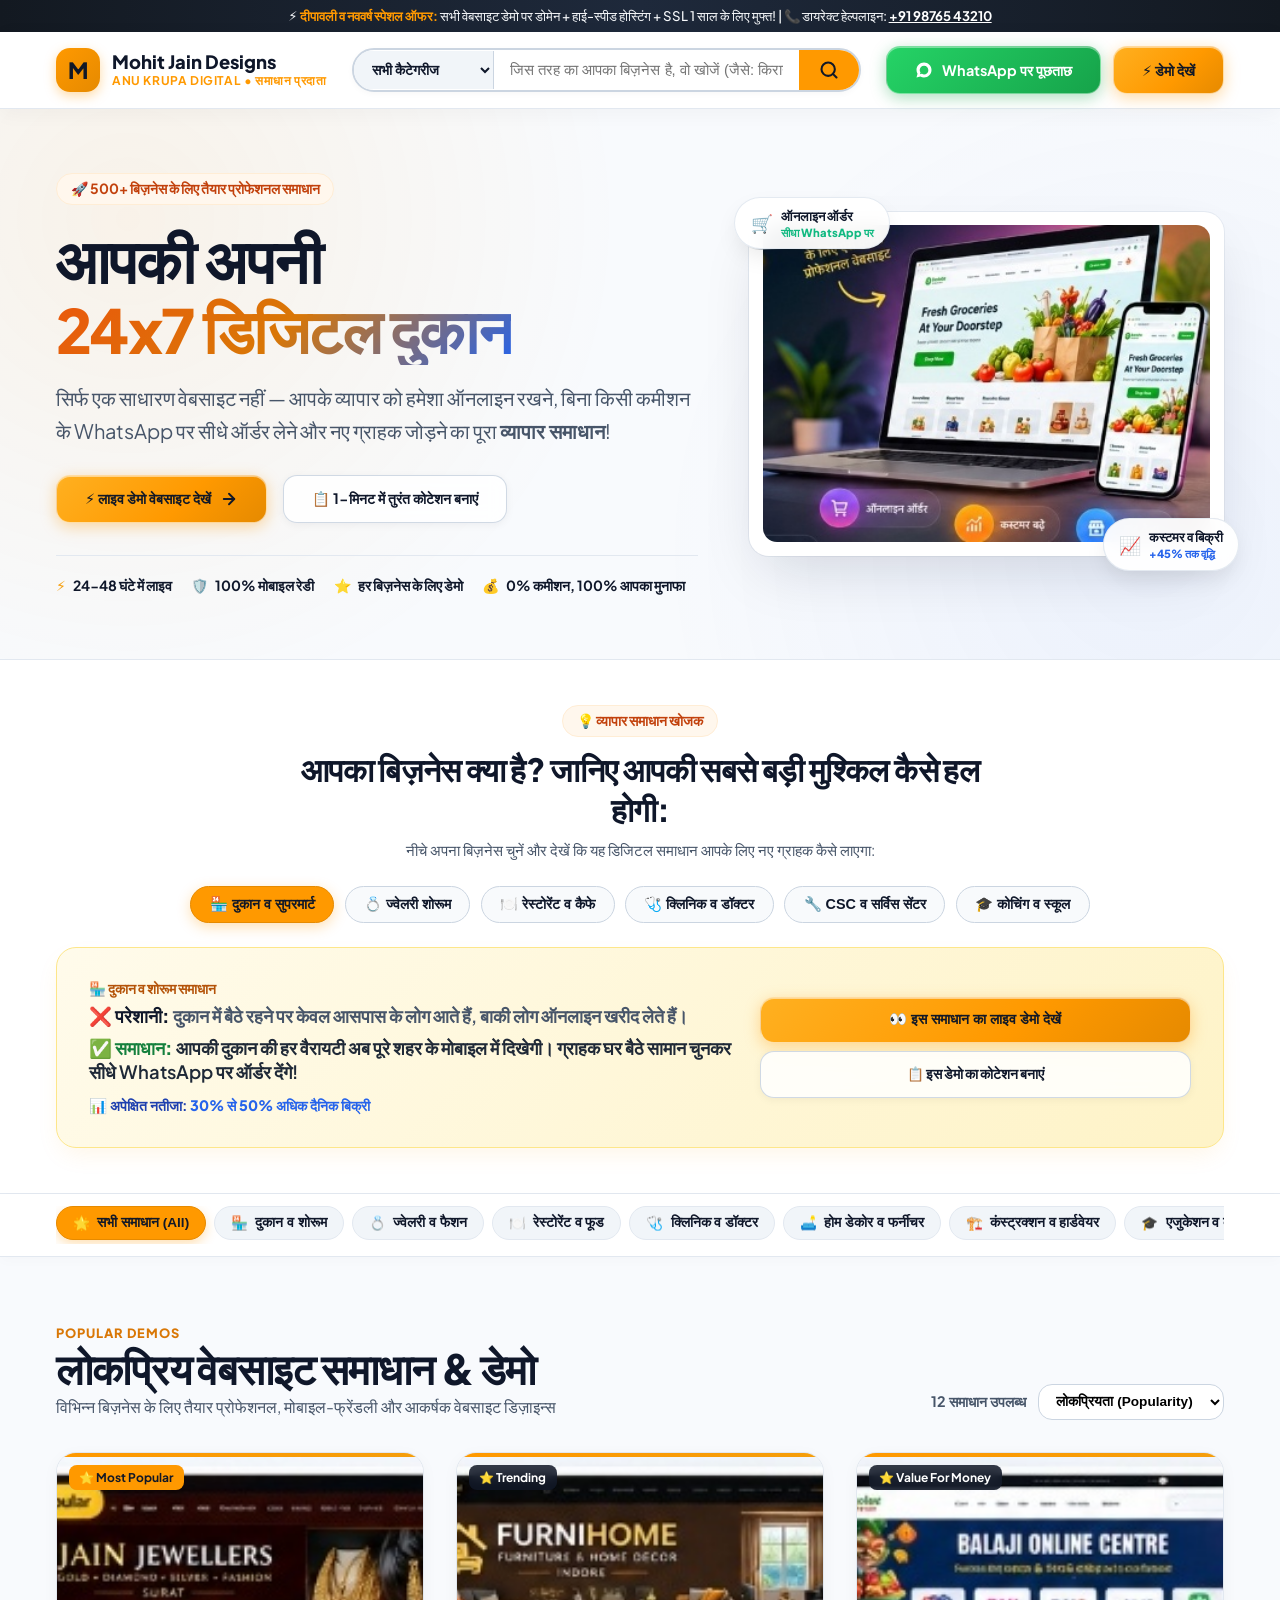
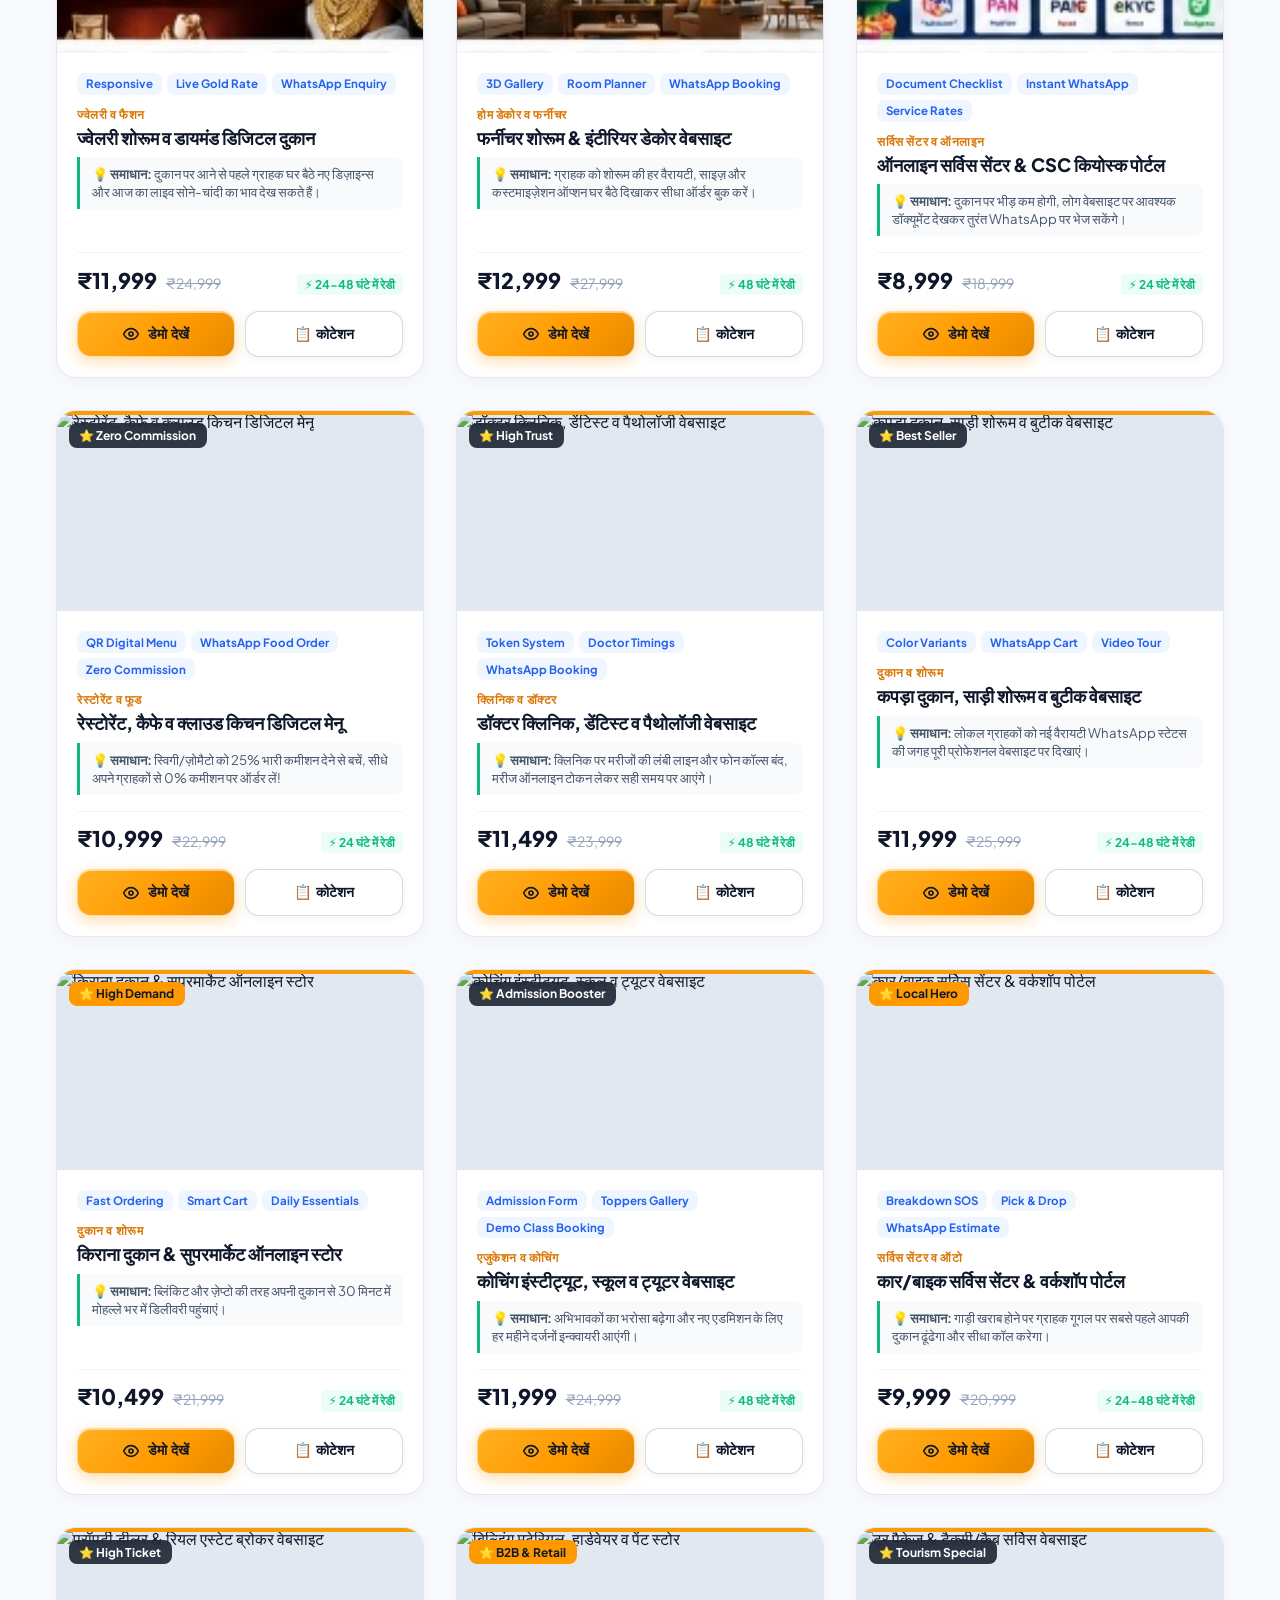
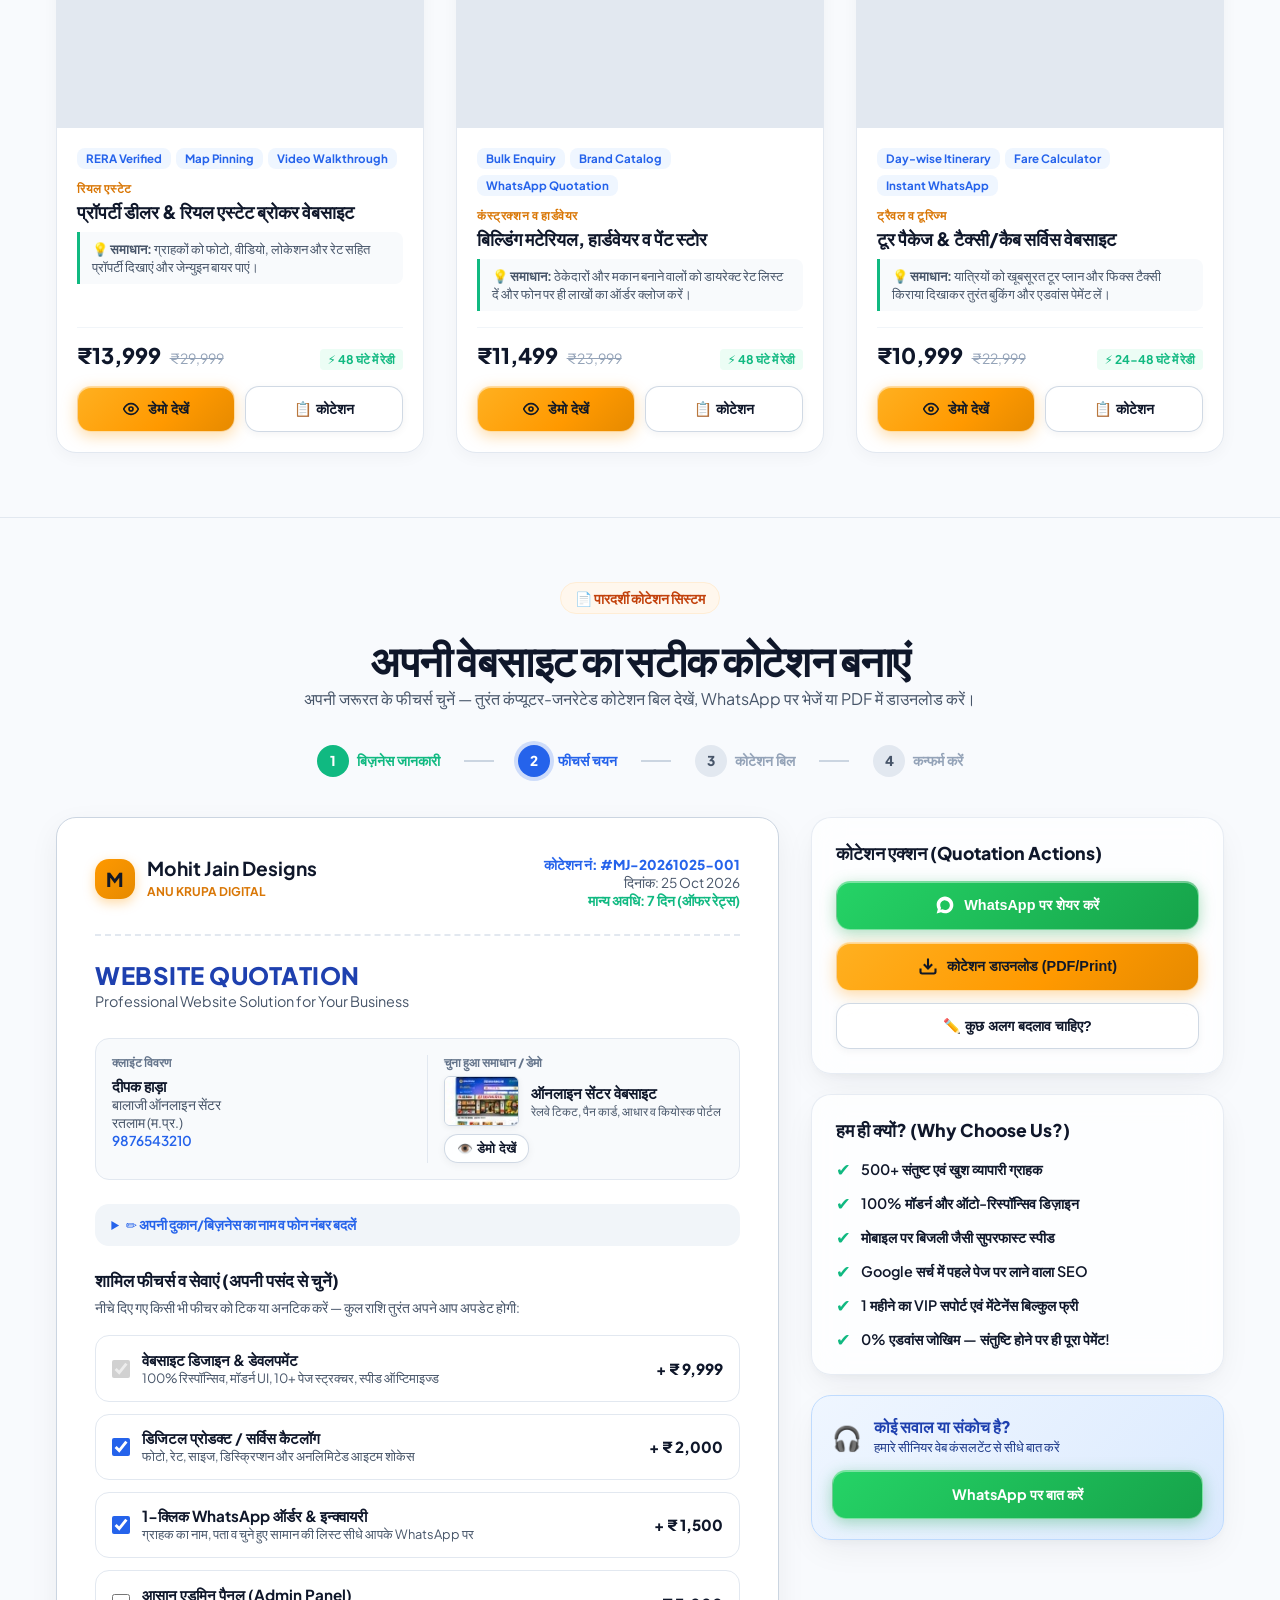
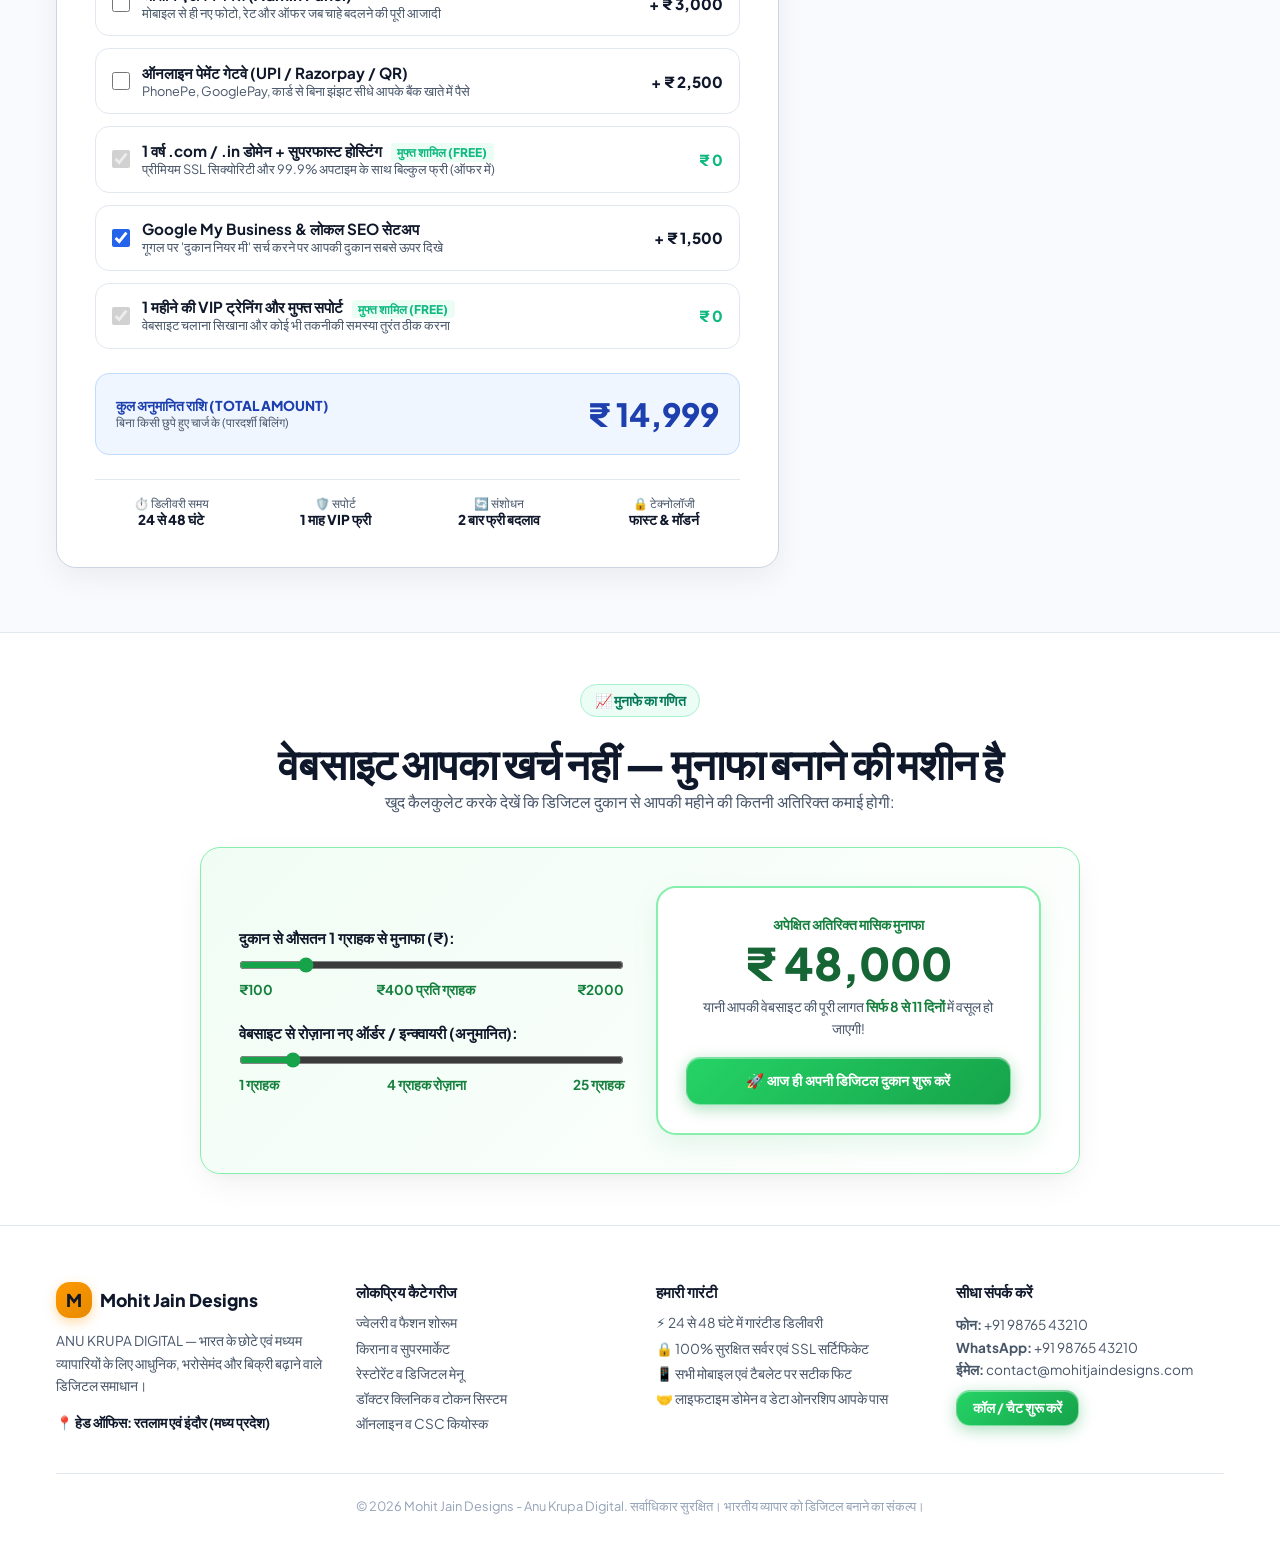
==== commit ea046c2c: "feat: integrated exact reference demo images from user uploads" ====
--- a/index.html
+++ b/index.html
@@ -146,8 +146,8 @@
         <div class="hero-visual-card">
           <div class="hero-device-wrapper">
             <img 
-              src="https://images.unsplash.com/photo-1542838132-92c53300491e?auto=format&fit=crop&w=1000&q=80" 
-              alt="24x7 Digital Dukan Solution Preview" 
+              src="assets/hero_laptop_mockup.jpg" 
+              alt="आपकी अपनी 24x7 डिजिटल दुकान - प्रोफेशनल वेबसाइट डेमो" 
               class="device-screen-img"
             >
           </div>
@@ -376,8 +376,13 @@
 
             <div style="border-left:1px solid #E2E8F0; padding-left:1rem;" id="selectedDemoPreviewCol">
               <div style="font-size:0.75rem; font-weight:800; color:#64748B; text-transform:uppercase; margin-bottom:0.4rem;">चुना हुआ समाधान / डेमो</div>
-              <div style="font-size:0.95rem; font-weight:700; color:var(--text-dark);" id="displayDemoTitle">ऑनलाइन सेंटर वेबसाइट</div>
-              <div style="font-size:0.8rem; color:var(--text-muted); margin-bottom:0.5rem;" id="displayDemoDesc">रेलवे टिकट, पैन कार्ड, आधार व कियोस्क पोर्टल</div>
+              <div style="display:flex; align-items:center; gap:0.75rem; margin-bottom:0.5rem;">
+                <img id="displayDemoThumb" src="assets/quote_selected_demo.jpg" alt="Selected Demo" style="width:75px; height:50px; object-fit:cover; border-radius:6px; border:1px solid #CBD5E1; box-shadow:0 2px 6px rgba(0,0,0,0.06);">
+                <div>
+                  <div style="font-size:0.95rem; font-weight:700; color:var(--text-dark);" id="displayDemoTitle">ऑनलाइन सेंटर वेबसाइट</div>
+                  <div style="font-size:0.78rem; color:var(--text-muted);" id="displayDemoDesc">रेलवे टिकट, पैन कार्ड, आधार व कियोस्क पोर्टल</div>
+                </div>
+              </div>
               <button class="btn-glass btn-glass-outline" style="padding:0.35rem 0.75rem; font-size:0.8rem;" onclick="openSelectedDemoModal();">
                 👁️ डेमो देखें
               </button>
